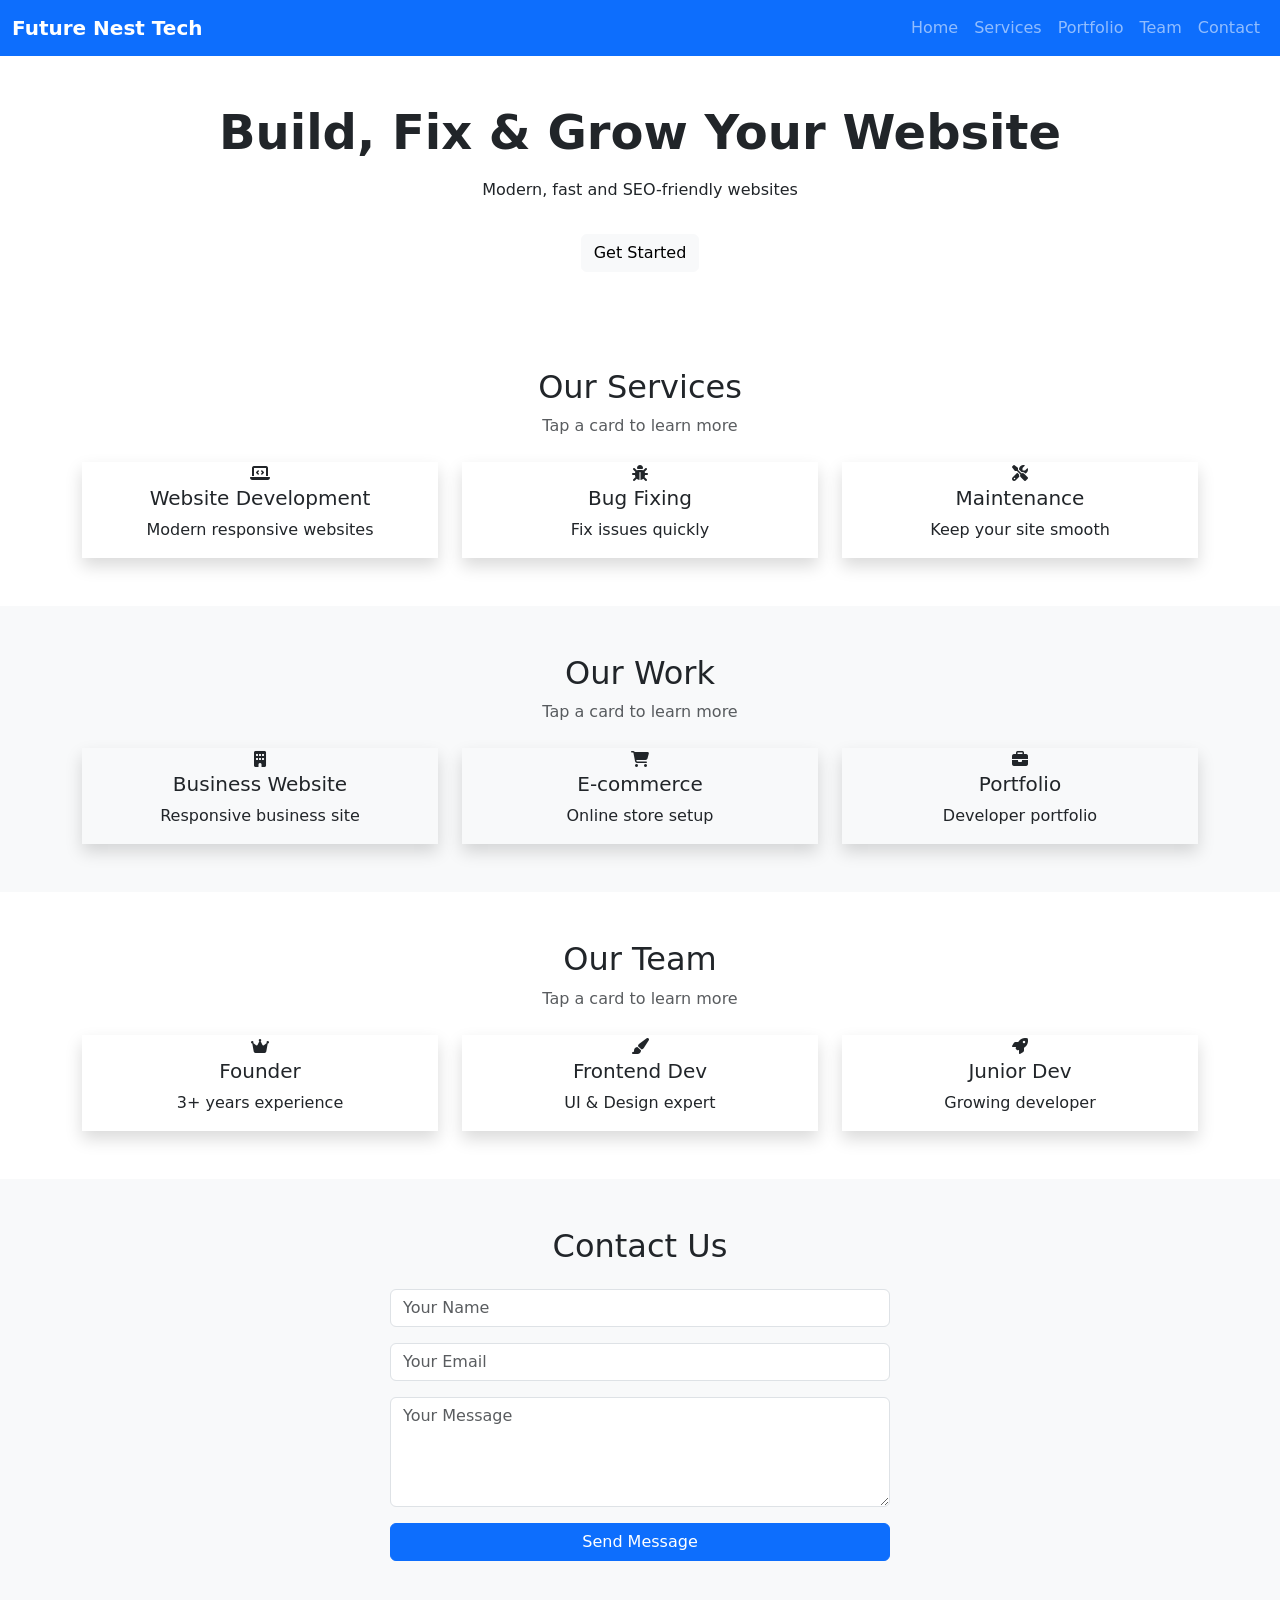
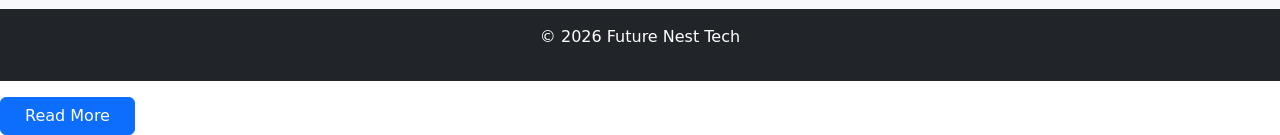
==== index.html @ 68a48a4a "Rename index (1).html to index.html" ====
<!DOCTYPE html>
<html lang="en">
<head>
<meta charset="UTF-8">
<meta name="viewport" content="width=device-width, initial-scale=1.0">

<title>Future Nest Tech</title>

<!-- Bootstrap -->
<link href="https://cdn.jsdelivr.net/npm/bootstrap@5.3.2/dist/css/bootstrap.min.css" rel="stylesheet">

<!-- Font -->
<link href="https://fonts.googleapis.com/css2?family=Poppins:wght@300;400;600&display=swap" rel="stylesheet">

<!-- Icons -->
<link rel="stylesheet" href="https://cdnjs.cloudflare.com/ajax/libs/font-awesome/6.5.0/css/all.min.css">

<!-- Stylesheet -->
<link rel="stylesheet" href="style.css">

</head>

<body>

<!-- NAVBAR -->
<nav class="navbar navbar-expand-lg navbar-dark bg-primary sticky-top">
  <div class="container-fluid">
    <a class="navbar-brand fw-bold" href="#">Future Nest Tech</a>
    <button class="navbar-toggler" type="button" data-bs-toggle="collapse" data-bs-target="#nav">
      <span class="navbar-toggler-icon"></span>
    </button>
    <div class="collapse navbar-collapse" id="nav">
      <ul class="navbar-nav ms-auto text-center">
        <li class="nav-item"><a class="nav-link" href="#home">Home</a></li>
        <li class="nav-item"><a class="nav-link" href="#services">Services</a></li>
        <li class="nav-item"><a class="nav-link" href="#portfolio">Portfolio</a></li>
        <li class="nav-item"><a class="nav-link" href="#team">Team</a></li>
        <li class="nav-item"><a class="nav-link" href="#contact">Contact</a></li>
      </ul>
    </div>
  </div>
</nav>

<!-- HERO -->
<section class="hero text-center py-5" id="home">
  <div class="container">
    <h1 class="fw-bold display-5">Build, Fix & Grow Your Website</h1>
    <p class="mt-3">Modern, fast and SEO-friendly websites</p>
    <a href="#contact" class="btn btn-light mt-3">Get Started</a>
  </div>
</section>

<!-- SERVICES -->
<section class="py-5 text-center" id="services">
  <div class="container">
    <h2 class="mb-2">Our Services</h2>
    <p class="text-muted mb-4">Tap a card to learn more</p>
    <div class="row g-4">

      <div class="col-12 col-md-6 col-lg-4 d-flex">
        <div class="zcard shadow w-100" onclick="openCard('webdev')">
          <div class="zcard-icon"><i class="fas fa-laptop-code"></i></div>
          <h5 class="zcard-title">Website Development</h5>
          <p class="zcard-sub">Modern responsive websites</p>
        </div>
      </div>

      <div class="col-12 col-md-6 col-lg-4 d-flex">
        <div class="zcard shadow w-100" onclick="openCard('bugfix')">
          <div class="zcard-icon"><i class="fas fa-bug"></i></div>
          <h5 class="zcard-title">Bug Fixing</h5>
          <p class="zcard-sub">Fix issues quickly</p>
        </div>
      </div>

      <div class="col-12 col-md-6 col-lg-4 d-flex">
        <div class="zcard shadow w-100" onclick="openCard('maintenance')">
          <div class="zcard-icon"><i class="fas fa-tools"></i></div>
          <h5 class="zcard-title">Maintenance</h5>
          <p class="zcard-sub">Keep your site smooth</p>
        </div>
      </div>

    </div>
  </div>
</section>

<!-- PORTFOLIO -->
<section class="bg-light py-5 text-center" id="portfolio">
  <div class="container">
    <h2 class="mb-2">Our Work</h2>
    <p class="text-muted mb-4">Tap a card to learn more</p>
    <div class="row g-4">

      <div class="col-12 col-md-6 col-lg-4 d-flex">
        <div class="zcard shadow w-100" onclick="openCard('business')">
          <div class="zcard-icon"><i class="fas fa-building"></i></div>
          <h5 class="zcard-title">Business Website</h5>
          <p class="zcard-sub">Responsive business site</p>
        </div>
      </div>

      <div class="col-12 col-md-6 col-lg-4 d-flex">
        <div class="zcard shadow w-100" onclick="openCard('ecommerce')">
          <div class="zcard-icon"><i class="fas fa-shopping-cart"></i></div>
          <h5 class="zcard-title">E-commerce</h5>
          <p class="zcard-sub">Online store setup</p>
        </div>
      </div>

      <div class="col-12 col-md-6 col-lg-4 d-flex">
        <div class="zcard shadow w-100" onclick="openCard('portfolio')">
          <div class="zcard-icon"><i class="fas fa-briefcase"></i></div>
          <h5 class="zcard-title">Portfolio</h5>
          <p class="zcard-sub">Developer portfolio</p>
        </div>
      </div>

    </div>
  </div>
</section>

<!-- TEAM -->
<section class="py-5 text-center" id="team">
  <div class="container">
    <h2 class="mb-2">Our Team</h2>
    <p class="text-muted mb-4">Tap a card to learn more</p>
    <div class="row g-4">

      <div class="col-12 col-md-6 col-lg-4 d-flex">
        <div class="zcard shadow w-100" onclick="openCard('founder')">
          <div class="zcard-icon"><i class="fas fa-crown"></i></div>
          <h5 class="zcard-title">Founder</h5>
          <p class="zcard-sub">3+ years experience</p>
        </div>
      </div>

      <div class="col-12 col-md-6 col-lg-4 d-flex">
        <div class="zcard shadow w-100" onclick="openCard('frontend')">
          <div class="zcard-icon"><i class="fas fa-paint-brush"></i></div>
          <h5 class="zcard-title">Frontend Dev</h5>
          <p class="zcard-sub">UI & Design expert</p>
        </div>
      </div>

      <div class="col-12 col-md-6 col-lg-4 d-flex">
        <div class="zcard shadow w-100" onclick="openCard('junior')">
          <div class="zcard-icon"><i class="fas fa-rocket"></i></div>
          <h5 class="zcard-title">Junior Dev</h5>
          <p class="zcard-sub">Growing developer</p>
        </div>
      </div>

    </div>
  </div>
</section>

<!-- CONTACT -->
<section class="bg-light py-5 text-center" id="contact">
  <div class="container">
    <h2 class="mb-4">Contact Us</h2>
    <form id="contact-form" action="https://formspree.io/f/mpqkpdgb" method="POST" class="mx-auto" style="max-width:500px;">
      <input type="text" name="name" class="form-control mb-3" placeholder="Your Name" required>
      <input type="email" name="email" class="form-control mb-3" placeholder="Your Email" required>
      <textarea name="message" class="form-control mb-3" rows="4" placeholder="Your Message" required></textarea>
      <div id="form-error" class="alert alert-danger d-none mb-3">Something went wrong. Please try again.</div>
      <button type="submit" class="btn btn-primary w-100">Send Message</button>
    </form>
  </div>
</section>

<!-- FOOTER -->
<footer class="bg-dark text-white text-center p-3">
  <p>© 2026 Future Nest Tech</p>
</footer>

<!-- POPUP OVERLAY -->
<div class="popup-overlay" id="popup-overlay" onclick="closeCard()">
  <div class="popup-box" id="popup-box" onclick="event.stopPropagation()">
    <div class="popup-icon-wrap" id="popup-icon"></div>
    <h4 class="popup-title" id="popup-title"></h4>
    <p class="popup-desc" id="popup-desc"></p>
    <a href="#contact" class="btn btn-primary px-4" onclick="closeCard()">Read More</a>
  </div>
</div>

<!-- Bootstrap JS -->
<script src="https://cdn.jsdelivr.net/npm/bootstrap@5.3.2/dist/js/bootstrap.bundle.min.js"></script>

<script>
  var cardData = {
    webdev: {
      icon: 'fas fa-laptop-code',
      title: 'Website Development',
      desc: 'We build fully customised, animated, and visually stunning websites from scratch. Every site we create is mobile-first, SEO-optimised, and crafted to reflect your brand identity. From smooth scroll animations to interactive elements, we make sure your website not only looks great but also performs exceptionally fast across all devices and browsers.'
    },
    bugfix: {
      icon: 'fas fa-bug',
      title: 'Bug Fixing',
      desc: 'Got a broken layout, a form that won\'t submit, or a JavaScript error ruining your site? We dig deep into your code to find and fix the root cause fast. Whether it\'s a CSS glitch on mobile, a backend error, or a third-party plugin conflict — we resolve it cleanly without introducing new issues, so your site runs flawlessly again.'
    },
    maintenance: {
      icon: 'fas fa-tools',
      title: 'Maintenance',
      desc: 'A website needs ongoing care to stay secure, fast, and up to date. We handle everything — regular plugin and CMS updates, performance monitoring, broken link fixes, database backups, and uptime checks. Think of us as your website\'s dedicated support team, making sure everything runs smoothly in the background so you can focus on your business.'
    },
    business: {
      icon: 'fas fa-building',
      title: 'Business Website',
      desc: 'We built a professional multi-page business website for a local service company — featuring a clean hero section, animated service cards, a contact form, and a fully responsive layout. The result was a polished online presence that helped them attract new clients and build trust with their audience from day one.'
    },
    ecommerce: {
      icon: 'fas fa-shopping-cart',
      title: 'E-commerce Store',
      desc: 'We designed and developed a fully functional online store complete with product listings, a shopping cart, secure payment gateway integration, and an easy-to-manage admin panel. The store was optimised for fast load times and a smooth checkout experience — built to convert visitors into paying customers.'
    },
    portfolio: {
      icon: 'fas fa-briefcase',
      title: 'Developer Portfolio',
      desc: 'We created a sleek, modern personal portfolio website for a developer looking to land their first job. The site featured an animated hero section, a filterable project gallery, a skills timeline, and a contact form — all designed to make a strong first impression on recruiters and potential clients.'
    },
    founder: {
      icon: 'fas fa-crown',
      title: 'Founder',
      desc: 'With 3+ years of full-stack development experience, our founder leads Future Nest Tech with a clear vision — to make high-quality web development accessible and affordable for everyone. From small businesses to personal brands, he ensures every project is delivered with attention to detail, clean code, and a results-driven mindset.'
    },
    frontend: {
      icon: 'fas fa-paint-brush',
      title: 'Frontend Developer',
      desc: 'Our frontend developer is a UI and design expert who turns ideas into beautiful, pixel-perfect interfaces. With a sharp eye for layout, colour, and user experience, he crafts designs that are not only visually impressive but also intuitive and easy to navigate — making sure every visitor enjoys using the site.'
    },
    junior: {
      icon: 'fas fa-rocket',
      title: 'Junior Developer',
      desc: 'Our junior developer brings fresh energy, curiosity, and a hunger to learn to every project. Always up to date with the latest web trends and technologies, he contributes creative ideas and fast solutions — and is growing rapidly into a well-rounded developer who consistently delivers solid, reliable work.'
    }
  };

  function openCard(id) {
    var c = cardData[id];
    document.getElementById('popup-icon').innerHTML = '<i class="' + c.icon + '"></i>';
    document.getElementById('popup-title').textContent = c.title;
    document.getElementById('popup-desc').textContent = c.desc;
    var overlay = document.getElementById('popup-overlay');
    var box = document.getElementById('popup-box');
    overlay.classList.add('show');
    setTimeout(function () { box.classList.add('show'); }, 10);
  }

  function closeCard() {
    var box = document.getElementById('popup-box');
    var overlay = document.getElementById('popup-overlay');
    box.classList.remove('show');
    setTimeout(function () { overlay.classList.remove('show'); }, 350);
  }

  document.addEventListener('keydown', function (e) {
    if (e.key === 'Escape') closeCard();
  });

  document.addEventListener("DOMContentLoaded", function () {
    const form = document.getElementById("contact-form");
    const errorBox = document.getElementById("form-error");

    form.addEventListener("submit", function (e) {
      e.preventDefault();
      errorBox.classList.add("d-none");

      fetch(form.action, {
        method: "POST",
        body: new FormData(form),
        headers: { 'Accept': 'application/json' }
      })
      .then(function (response) {
        if (response.ok) {
          window.location.href = "thankyou.html";
        } else {
          errorBox.classList.remove("d-none");
        }
      })
      .catch(function () {
        errorBox.classList.remove("d-none");
      });
    });
  });
</script>

</body>
</html>
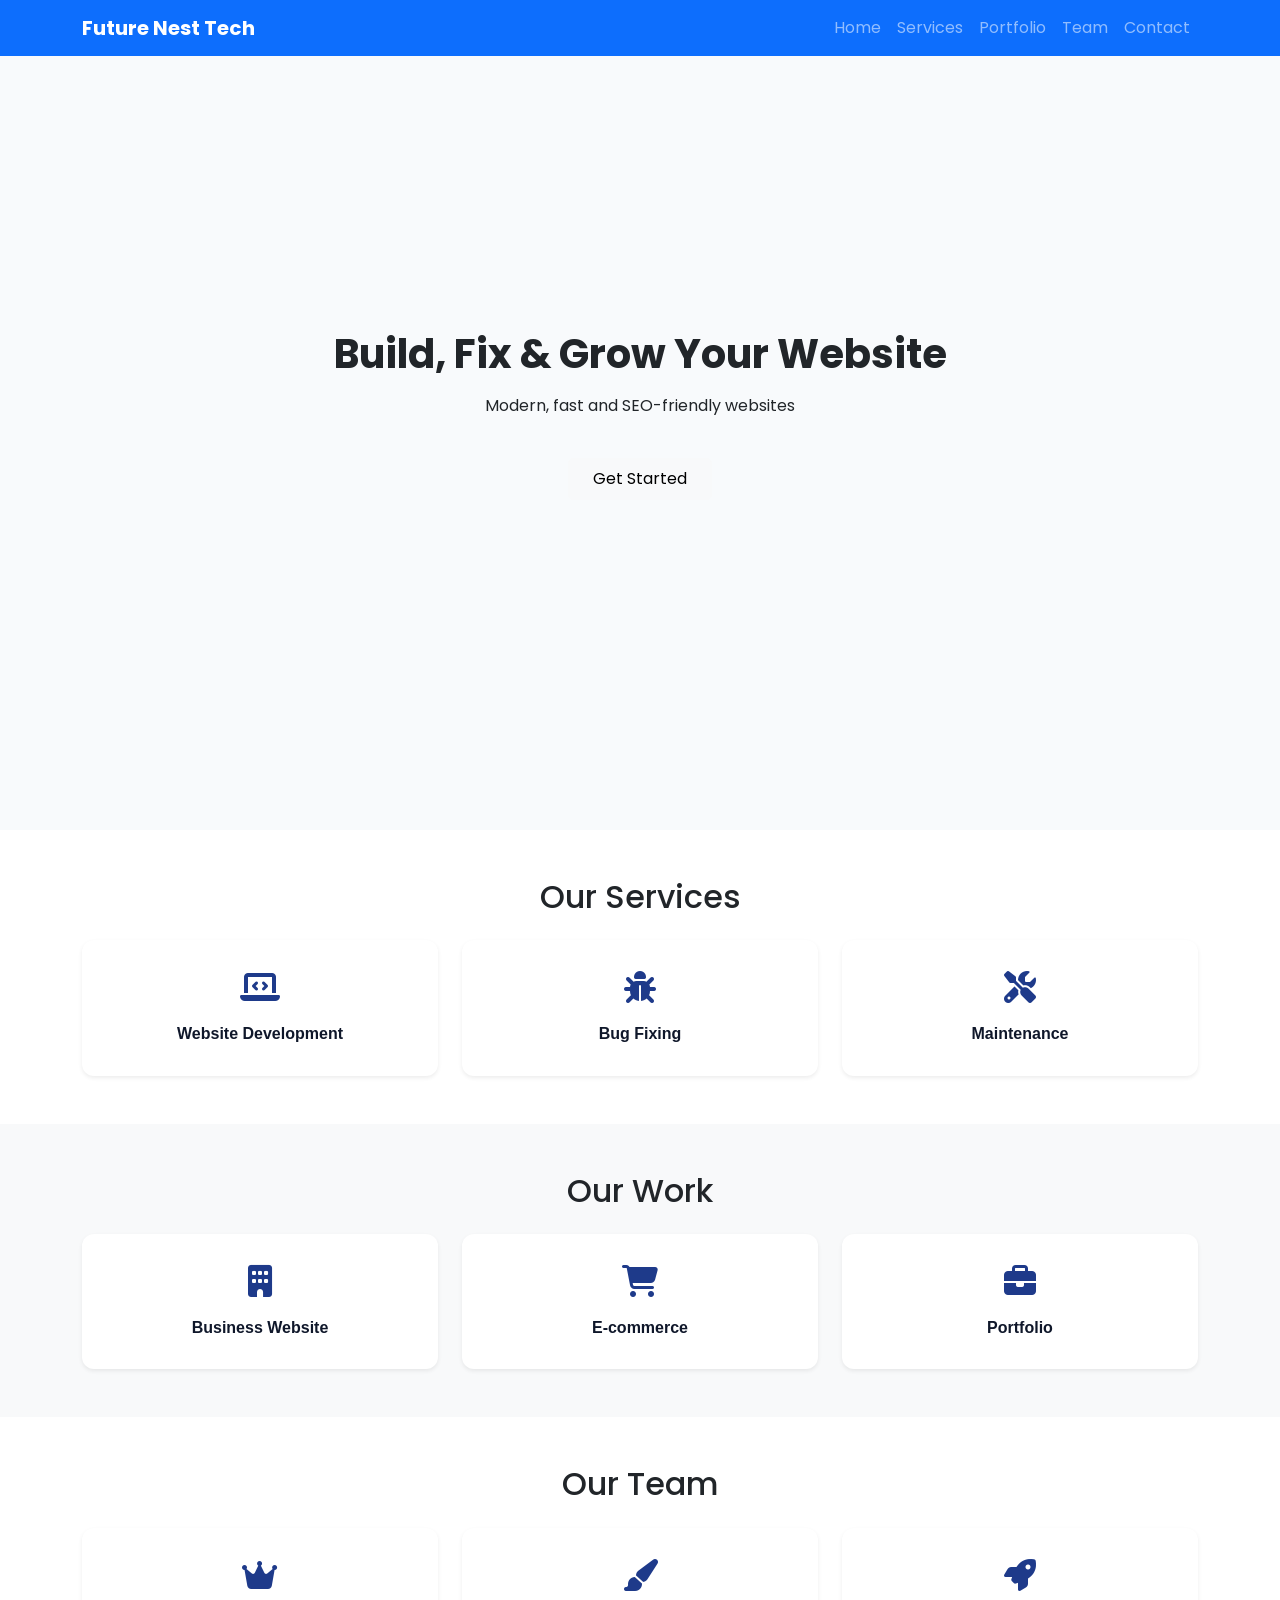
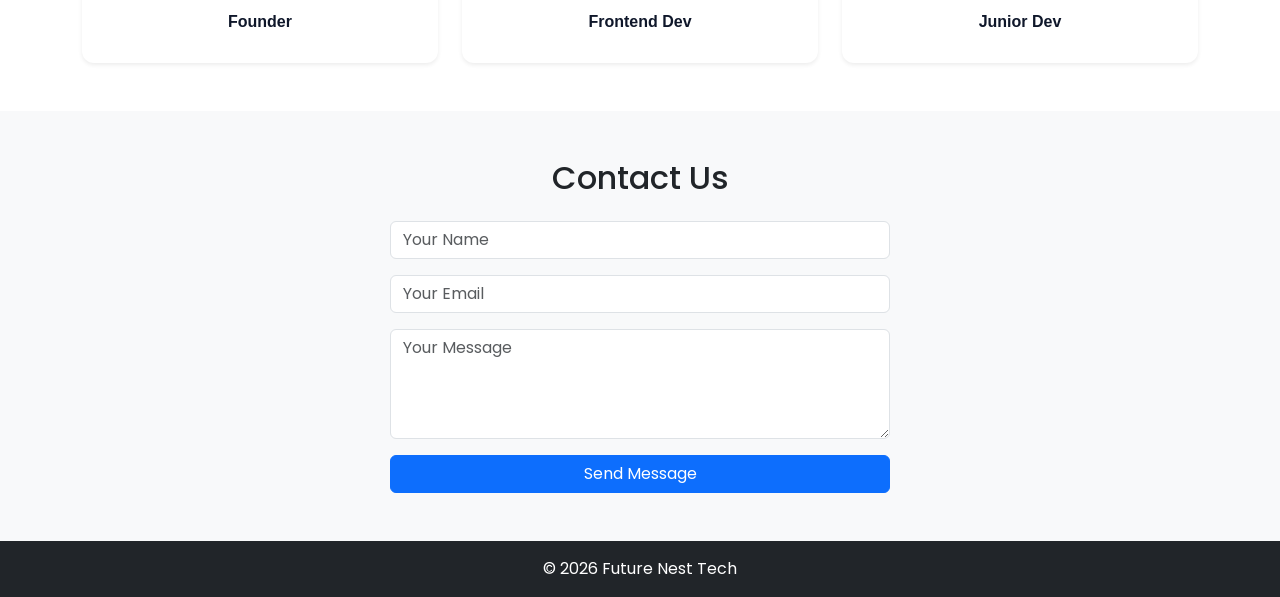
==== commit 45f3ff70: "Update index.html" ====
--- a/index.html
+++ b/index.html
@@ -15,70 +15,73 @@
 <!-- Icons -->
 <link rel="stylesheet" href="https://cdnjs.cloudflare.com/ajax/libs/font-awesome/6.5.0/css/all.min.css">
 
-<!-- Stylesheet -->
+<!-- Styles -->
 <link rel="stylesheet" href="style.css">
-
 </head>
 
 <body>
 
 <!-- NAVBAR -->
-<nav class="navbar navbar-expand-lg navbar-dark bg-primary sticky-top">
-  <div class="container-fluid">
-    <a class="navbar-brand fw-bold" href="#">Future Nest Tech</a>
+<nav class="navbar navbar-expand-lg navbar-dark bg-primary fixed-top">
+  <div class="container">
+    <a class="navbar-brand fw-bold" href="index.html">Future Nest Tech</a>
     <button class="navbar-toggler" type="button" data-bs-toggle="collapse" data-bs-target="#nav">
       <span class="navbar-toggler-icon"></span>
     </button>
+
     <div class="collapse navbar-collapse" id="nav">
       <ul class="navbar-nav ms-auto text-center">
-        <li class="nav-item"><a class="nav-link" href="#home">Home</a></li>
-        <li class="nav-item"><a class="nav-link" href="#services">Services</a></li>
-        <li class="nav-item"><a class="nav-link" href="#portfolio">Portfolio</a></li>
-        <li class="nav-item"><a class="nav-link" href="#team">Team</a></li>
-        <li class="nav-item"><a class="nav-link" href="#contact">Contact</a></li>
+        <li class="nav-item"><a class="nav-link" href="index.html#home">Home</a></li>
+        <li class="nav-item"><a class="nav-link" href="index.html#services">Services</a></li>
+        <li class="nav-item"><a class="nav-link" href="index.html#portfolio">Portfolio</a></li>
+        <li class="nav-item"><a class="nav-link" href="index.html#team">Team</a></li>
+        <li class="nav-item"><a class="nav-link" href="index.html#contact">Contact</a></li>
       </ul>
     </div>
   </div>
 </nav>
 
 <!-- HERO -->
-<section class="hero text-center py-5" id="home">
-  <div class="container">
-    <h1 class="fw-bold display-5">Build, Fix & Grow Your Website</h1>
+<section class="hero" id="home">
+  <div class="container text-center">
+    <h1 class="fw-bold">Build, Fix & Grow Your Website</h1>
     <p class="mt-3">Modern, fast and SEO-friendly websites</p>
-    <a href="#contact" class="btn btn-light mt-3">Get Started</a>
+    <a href="#contact" class="btn btn-light mt-4 px-4 py-2">Get Started</a>
   </div>
 </section>
 
 <!-- SERVICES -->
-<section class="py-5 text-center" id="services">
+<section id="services" class="py-5 text-center">
   <div class="container">
-    <h2 class="mb-2">Our Services</h2>
-    <p class="text-muted mb-4">Tap a card to learn more</p>
+    <h2 class="mb-4">Our Services</h2>
+
     <div class="row g-4">
 
-      <div class="col-12 col-md-6 col-lg-4 d-flex">
-        <div class="zcard shadow w-100" onclick="openCard('webdev')">
-          <div class="zcard-icon"><i class="fas fa-laptop-code"></i></div>
-          <h5 class="zcard-title">Website Development</h5>
-          <p class="zcard-sub">Modern responsive websites</p>
-        </div>
+      <div class="col-md-4">
+        <a href="webdev.html" class="text-decoration-none">
+          <div class="zcard shadow-sm">
+            <div class="zcard-icon"><i class="fas fa-laptop-code"></i></div>
+            <h5 class="zcard-title">Website Development</h5>
+          </div>
+        </a>
       </div>
 
-      <div class="col-12 col-md-6 col-lg-4 d-flex">
-        <div class="zcard shadow w-100" onclick="openCard('bugfix')">
-          <div class="zcard-icon"><i class="fas fa-bug"></i></div>
-          <h5 class="zcard-title">Bug Fixing</h5>
-          <p class="zcard-sub">Fix issues quickly</p>
-        </div>
+      <div class="col-md-4">
+        <a href="bugfix.html" class="text-decoration-none">
+          <div class="zcard shadow-sm">
+            <div class="zcard-icon"><i class="fas fa-bug"></i></div>
+            <h5 class="zcard-title">Bug Fixing</h5>
+          </div>
+        </a>
       </div>
 
-      <div class="col-12 col-md-6 col-lg-4 d-flex">
-        <div class="zcard shadow w-100" onclick="openCard('maintenance')">
-          <div class="zcard-icon"><i class="fas fa-tools"></i></div>
-          <h5 class="zcard-title">Maintenance</h5>
-          <p class="zcard-sub">Keep your site smooth</p>
-        </div>
+      <div class="col-md-4">
+        <a href="maintenance.html" class="text-decoration-none">
+          <div class="zcard shadow-sm">
+            <div class="zcard-icon"><i class="fas fa-tools"></i></div>
+            <h5 class="zcard-title">Maintenance</h5>
+          </div>
+        </a>
       </div>
 
     </div>
@@ -86,34 +89,37 @@
 </section>
 
 <!-- PORTFOLIO -->
-<section class="bg-light py-5 text-center" id="portfolio">
+<section id="portfolio" class="bg-light py-5 text-center">
   <div class="container">
-    <h2 class="mb-2">Our Work</h2>
-    <p class="text-muted mb-4">Tap a card to learn more</p>
+    <h2 class="mb-4">Our Work</h2>
+
     <div class="row g-4">
 
-      <div class="col-12 col-md-6 col-lg-4 d-flex">
-        <div class="zcard shadow w-100" onclick="openCard('business')">
-          <div class="zcard-icon"><i class="fas fa-building"></i></div>
-          <h5 class="zcard-title">Business Website</h5>
-          <p class="zcard-sub">Responsive business site</p>
-        </div>
+      <div class="col-md-4">
+        <a href="business.html" class="text-decoration-none">
+          <div class="zcard shadow-sm">
+            <div class="zcard-icon"><i class="fas fa-building"></i></div>
+            <h5 class="zcard-title">Business Website</h5>
+          </div>
+        </a>
       </div>
 
-      <div class="col-12 col-md-6 col-lg-4 d-flex">
-        <div class="zcard shadow w-100" onclick="openCard('ecommerce')">
-          <div class="zcard-icon"><i class="fas fa-shopping-cart"></i></div>
-          <h5 class="zcard-title">E-commerce</h5>
-          <p class="zcard-sub">Online store setup</p>
-        </div>
+      <div class="col-md-4">
+        <a href="ecommerce.html" class="text-decoration-none">
+          <div class="zcard shadow-sm">
+            <div class="zcard-icon"><i class="fas fa-shopping-cart"></i></div>
+            <h5 class="zcard-title">E-commerce</h5>
+          </div>
+        </a>
       </div>
 
-      <div class="col-12 col-md-6 col-lg-4 d-flex">
-        <div class="zcard shadow w-100" onclick="openCard('portfolio')">
-          <div class="zcard-icon"><i class="fas fa-briefcase"></i></div>
-          <h5 class="zcard-title">Portfolio</h5>
-          <p class="zcard-sub">Developer portfolio</p>
-        </div>
+      <div class="col-md-4">
+        <a href="devportfolio.html" class="text-decoration-none">
+          <div class="zcard shadow-sm">
+            <div class="zcard-icon"><i class="fas fa-briefcase"></i></div>
+            <h5 class="zcard-title">Portfolio</h5>
+          </div>
+        </a>
       </div>
 
     </div>
@@ -121,34 +127,37 @@
 </section>
 
 <!-- TEAM -->
-<section class="py-5 text-center" id="team">
+<section id="team" class="py-5 text-center">
   <div class="container">
-    <h2 class="mb-2">Our Team</h2>
-    <p class="text-muted mb-4">Tap a card to learn more</p>
+    <h2 class="mb-4">Our Team</h2>
+
     <div class="row g-4">
 
-      <div class="col-12 col-md-6 col-lg-4 d-flex">
-        <div class="zcard shadow w-100" onclick="openCard('founder')">
-          <div class="zcard-icon"><i class="fas fa-crown"></i></div>
-          <h5 class="zcard-title">Founder</h5>
-          <p class="zcard-sub">3+ years experience</p>
-        </div>
+      <div class="col-md-4">
+        <a href="founder.html" class="text-decoration-none">
+          <div class="zcard shadow-sm">
+            <div class="zcard-icon"><i class="fas fa-crown"></i></div>
+            <h5 class="zcard-title">Founder</h5>
+          </div>
+        </a>
       </div>
 
-      <div class="col-12 col-md-6 col-lg-4 d-flex">
-        <div class="zcard shadow w-100" onclick="openCard('frontend')">
-          <div class="zcard-icon"><i class="fas fa-paint-brush"></i></div>
-          <h5 class="zcard-title">Frontend Dev</h5>
-          <p class="zcard-sub">UI & Design expert</p>
-        </div>
+      <div class="col-md-4">
+        <a href="frontend.html" class="text-decoration-none">
+          <div class="zcard shadow-sm">
+            <div class="zcard-icon"><i class="fas fa-paint-brush"></i></div>
+            <h5 class="zcard-title">Frontend Dev</h5>
+          </div>
+        </a>
       </div>
 
-      <div class="col-12 col-md-6 col-lg-4 d-flex">
-        <div class="zcard shadow w-100" onclick="openCard('junior')">
-          <div class="zcard-icon"><i class="fas fa-rocket"></i></div>
-          <h5 class="zcard-title">Junior Dev</h5>
-          <p class="zcard-sub">Growing developer</p>
-        </div>
+      <div class="col-md-4">
+        <a href="junior.html" class="text-decoration-none">
+          <div class="zcard shadow-sm">
+            <div class="zcard-icon"><i class="fas fa-rocket"></i></div>
+            <h5 class="zcard-title">Junior Dev</h5>
+          </div>
+        </a>
       </div>
 
     </div>
@@ -156,134 +165,26 @@
 </section>
 
 <!-- CONTACT -->
-<section class="bg-light py-5 text-center" id="contact">
+<section id="contact" class="bg-light py-5 text-center">
   <div class="container">
     <h2 class="mb-4">Contact Us</h2>
-    <form id="contact-form" action="https://formspree.io/f/mpqkpdgb" method="POST" class="mx-auto" style="max-width:500px;">
+
+    <form action="https://formspree.io/f/mpqkpdgb" method="POST" class="mx-auto" style="max-width:500px;">
       <input type="text" name="name" class="form-control mb-3" placeholder="Your Name" required>
       <input type="email" name="email" class="form-control mb-3" placeholder="Your Email" required>
       <textarea name="message" class="form-control mb-3" rows="4" placeholder="Your Message" required></textarea>
-      <div id="form-error" class="alert alert-danger d-none mb-3">Something went wrong. Please try again.</div>
       <button type="submit" class="btn btn-primary w-100">Send Message</button>
     </form>
+
   </div>
 </section>
 
 <!-- FOOTER -->
 <footer class="bg-dark text-white text-center p-3">
-  <p>© 2026 Future Nest Tech</p>
+  <p class="mb-0">© 2026 Future Nest Tech</p>
 </footer>
 
-<!-- POPUP OVERLAY -->
-<div class="popup-overlay" id="popup-overlay" onclick="closeCard()">
-  <div class="popup-box" id="popup-box" onclick="event.stopPropagation()">
-    <div class="popup-icon-wrap" id="popup-icon"></div>
-    <h4 class="popup-title" id="popup-title"></h4>
-    <p class="popup-desc" id="popup-desc"></p>
-    <a href="#contact" class="btn btn-primary px-4" onclick="closeCard()">Read More</a>
-  </div>
-</div>
-
-<!-- Bootstrap JS -->
 <script src="https://cdn.jsdelivr.net/npm/bootstrap@5.3.2/dist/js/bootstrap.bundle.min.js"></script>
-
-<script>
-  var cardData = {
-    webdev: {
-      icon: 'fas fa-laptop-code',
-      title: 'Website Development',
-      desc: 'We build fully customised, animated, and visually stunning websites from scratch. Every site we create is mobile-first, SEO-optimised, and crafted to reflect your brand identity. From smooth scroll animations to interactive elements, we make sure your website not only looks great but also performs exceptionally fast across all devices and browsers.'
-    },
-    bugfix: {
-      icon: 'fas fa-bug',
-      title: 'Bug Fixing',
-      desc: 'Got a broken layout, a form that won\'t submit, or a JavaScript error ruining your site? We dig deep into your code to find and fix the root cause fast. Whether it\'s a CSS glitch on mobile, a backend error, or a third-party plugin conflict — we resolve it cleanly without introducing new issues, so your site runs flawlessly again.'
-    },
-    maintenance: {
-      icon: 'fas fa-tools',
-      title: 'Maintenance',
-      desc: 'A website needs ongoing care to stay secure, fast, and up to date. We handle everything — regular plugin and CMS updates, performance monitoring, broken link fixes, database backups, and uptime checks. Think of us as your website\'s dedicated support team, making sure everything runs smoothly in the background so you can focus on your business.'
-    },
-    business: {
-      icon: 'fas fa-building',
-      title: 'Business Website',
-      desc: 'We built a professional multi-page business website for a local service company — featuring a clean hero section, animated service cards, a contact form, and a fully responsive layout. The result was a polished online presence that helped them attract new clients and build trust with their audience from day one.'
-    },
-    ecommerce: {
-      icon: 'fas fa-shopping-cart',
-      title: 'E-commerce Store',
-      desc: 'We designed and developed a fully functional online store complete with product listings, a shopping cart, secure payment gateway integration, and an easy-to-manage admin panel. The store was optimised for fast load times and a smooth checkout experience — built to convert visitors into paying customers.'
-    },
-    portfolio: {
-      icon: 'fas fa-briefcase',
-      title: 'Developer Portfolio',
-      desc: 'We created a sleek, modern personal portfolio website for a developer looking to land their first job. The site featured an animated hero section, a filterable project gallery, a skills timeline, and a contact form — all designed to make a strong first impression on recruiters and potential clients.'
-    },
-    founder: {
-      icon: 'fas fa-crown',
-      title: 'Founder',
-      desc: 'With 3+ years of full-stack development experience, our founder leads Future Nest Tech with a clear vision — to make high-quality web development accessible and affordable for everyone. From small businesses to personal brands, he ensures every project is delivered with attention to detail, clean code, and a results-driven mindset.'
-    },
-    frontend: {
-      icon: 'fas fa-paint-brush',
-      title: 'Frontend Developer',
-      desc: 'Our frontend developer is a UI and design expert who turns ideas into beautiful, pixel-perfect interfaces. With a sharp eye for layout, colour, and user experience, he crafts designs that are not only visually impressive but also intuitive and easy to navigate — making sure every visitor enjoys using the site.'
-    },
-    junior: {
-      icon: 'fas fa-rocket',
-      title: 'Junior Developer',
-      desc: 'Our junior developer brings fresh energy, curiosity, and a hunger to learn to every project. Always up to date with the latest web trends and technologies, he contributes creative ideas and fast solutions — and is growing rapidly into a well-rounded developer who consistently delivers solid, reliable work.'
-    }
-  };
-
-  function openCard(id) {
-    var c = cardData[id];
-    document.getElementById('popup-icon').innerHTML = '<i class="' + c.icon + '"></i>';
-    document.getElementById('popup-title').textContent = c.title;
-    document.getElementById('popup-desc').textContent = c.desc;
-    var overlay = document.getElementById('popup-overlay');
-    var box = document.getElementById('popup-box');
-    overlay.classList.add('show');
-    setTimeout(function () { box.classList.add('show'); }, 10);
-  }
-
-  function closeCard() {
-    var box = document.getElementById('popup-box');
-    var overlay = document.getElementById('popup-overlay');
-    box.classList.remove('show');
-    setTimeout(function () { overlay.classList.remove('show'); }, 350);
-  }
-
-  document.addEventListener('keydown', function (e) {
-    if (e.key === 'Escape') closeCard();
-  });
-
-  document.addEventListener("DOMContentLoaded", function () {
-    const form = document.getElementById("contact-form");
-    const errorBox = document.getElementById("form-error");
-
-    form.addEventListener("submit", function (e) {
-      e.preventDefault();
-      errorBox.classList.add("d-none");
-
-      fetch(form.action, {
-        method: "POST",
-        body: new FormData(form),
-        headers: { 'Accept': 'application/json' }
-      })
-      .then(function (response) {
-        if (response.ok) {
-          window.location.href = "thankyou.html";
-        } else {
-          errorBox.classList.remove("d-none");
-        }
-      })
-      .catch(function () {
-        errorBox.classList.remove("d-none");
-      });
-    });
-  });
-</script>
 
 </body>
 </html>
--- a/style.css
+++ b/style.css
@@ -0,0 +1,78 @@
+/* ===== GLOBAL ===== */
+body {
+  font-family: 'Poppins', sans-serif;
+  overflow-x: hidden;
+}
+
+/* ===== HERO ===== */
+.hero {
+  min-height: calc(100vh - 70px);
+  display: flex;
+  align-items: center;
+  justify-content: center;
+  text-align: center;
+  background: #f8fafc;
+}
+
+/* ===== SECTION FIX ===== */
+section {
+  padding: 70px 0;
+}
+
+/* ===== FIX ROW OVERFLOW (IMPORTANT) */
+.row {
+  --bs-gutter-x: 1.5rem;
+}
+
+/* ===== CARD FIX (THIS IS KEY) */
+.zcard {
+  border-radius: 12px;
+  padding: 24px;
+  background: #fff;
+  height: 100%;
+  width: 100%;
+
+  transition: all 0.3s ease;
+}
+
+/* HOVER EFFECT (VISIBLE NOW) */
+.zcard:hover {
+  transform: translateY(-8px);
+  box-shadow: 0 16px 40px rgba(0,0,0,0.12);
+}
+
+/* ICON */
+.zcard-icon {
+  font-size: 32px;
+  color: #1e3a8a;
+  margin-bottom: 12px;
+}
+
+/* TEXT */
+.zcard-title {
+  font-weight: 600;
+  font-size: 16px;
+  color: #0f172a;
+}
+
+/* ===== FIX CONTAINER (REMOVE BREAKING RULE) */
+.container {
+  max-width: 1140px;
+}
+
+/* ===== IMPORTANT FIX FOR SIDE OVERFLOW */
+.col-lg-6,
+.col-md-6 {
+  overflow: hidden;
+}
+
+/* ===== MOBILE ===== */
+@media (max-width: 768px) {
+  .hero h1 {
+    font-size: 26px;
+  }
+
+  .zcard {
+    padding: 20px;
+  }
+}
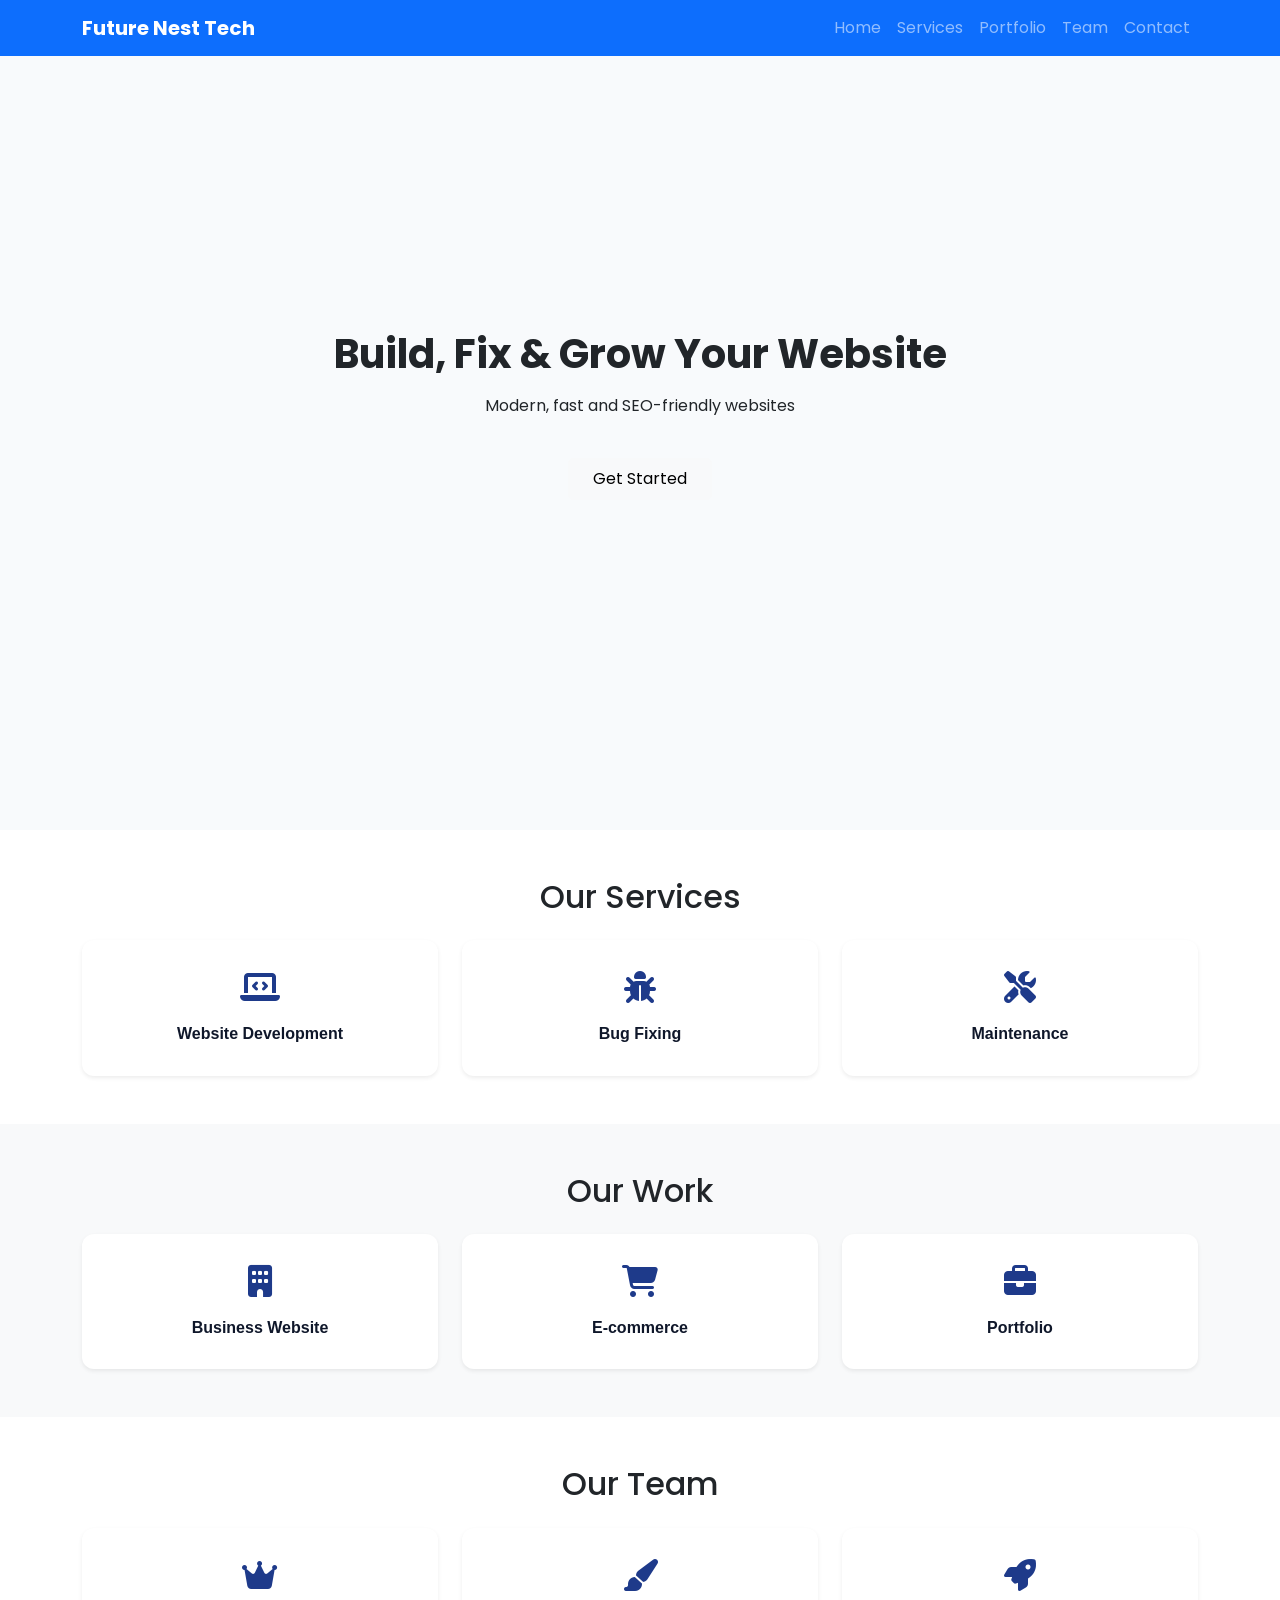
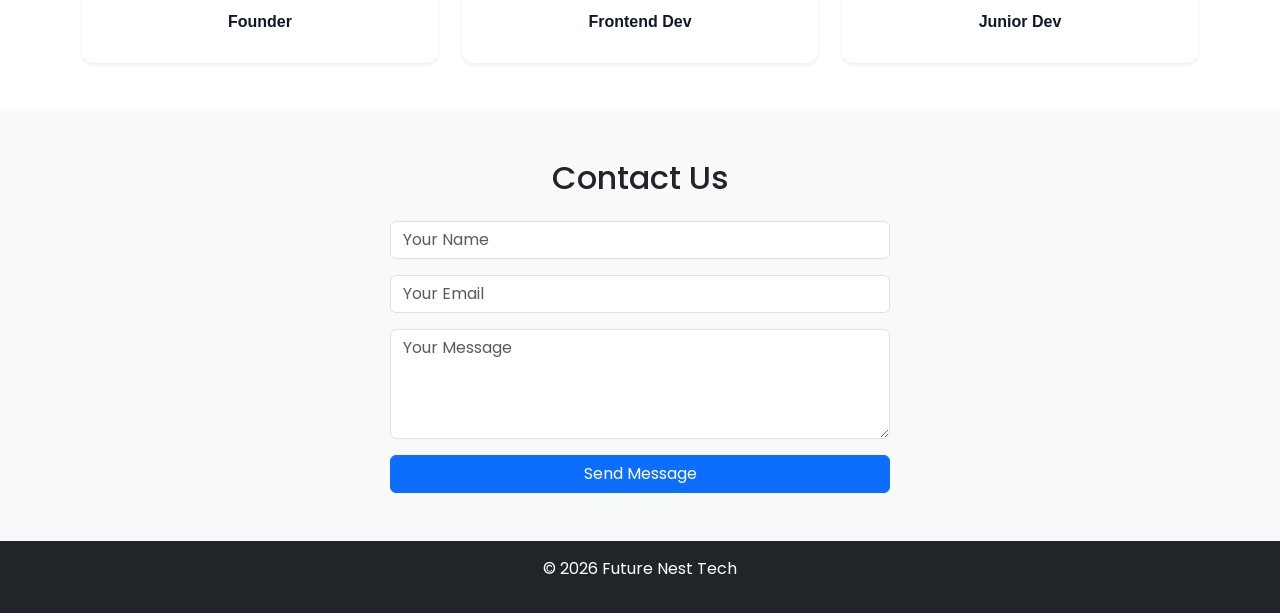
==== commit 6f47af84: "Update index.html" ====
--- a/index.html
+++ b/index.html
@@ -6,16 +6,10 @@
 
 <title>Future Nest Tech</title>
 
-<!-- Bootstrap -->
 <link href="https://cdn.jsdelivr.net/npm/bootstrap@5.3.2/dist/css/bootstrap.min.css" rel="stylesheet">
-
-<!-- Font -->
 <link href="https://fonts.googleapis.com/css2?family=Poppins:wght@300;400;600&display=swap" rel="stylesheet">
-
-<!-- Icons -->
 <link rel="stylesheet" href="https://cdnjs.cloudflare.com/ajax/libs/font-awesome/6.5.0/css/all.min.css">
 
-<!-- Styles -->
 <link rel="stylesheet" href="style.css">
 </head>
 
@@ -24,26 +18,26 @@
 <!-- NAVBAR -->
 <nav class="navbar navbar-expand-lg navbar-dark bg-primary fixed-top">
   <div class="container">
-    <a class="navbar-brand fw-bold" href="index.html">Future Nest Tech</a>
+    <a class="navbar-brand fw-bold" href="#">Future Nest Tech</a>
     <button class="navbar-toggler" type="button" data-bs-toggle="collapse" data-bs-target="#nav">
       <span class="navbar-toggler-icon"></span>
     </button>
 
     <div class="collapse navbar-collapse" id="nav">
       <ul class="navbar-nav ms-auto text-center">
-        <li class="nav-item"><a class="nav-link" href="index.html#home">Home</a></li>
-        <li class="nav-item"><a class="nav-link" href="index.html#services">Services</a></li>
-        <li class="nav-item"><a class="nav-link" href="index.html#portfolio">Portfolio</a></li>
-        <li class="nav-item"><a class="nav-link" href="index.html#team">Team</a></li>
-        <li class="nav-item"><a class="nav-link" href="index.html#contact">Contact</a></li>
+        <li class="nav-item"><a class="nav-link" href="#home">Home</a></li>
+        <li class="nav-item"><a class="nav-link" href="#services">Services</a></li>
+        <li class="nav-item"><a class="nav-link" href="#portfolio">Portfolio</a></li>
+        <li class="nav-item"><a class="nav-link" href="#team">Team</a></li>
+        <li class="nav-item"><a class="nav-link" href="#contact">Contact</a></li>
       </ul>
     </div>
   </div>
 </nav>
 
 <!-- HERO -->
-<section class="hero" id="home">
-  <div class="container text-center">
+<section class="hero d-flex align-items-center justify-content-center text-center" id="home">
+  <div class="container">
     <h1 class="fw-bold">Build, Fix & Grow Your Website</h1>
     <p class="mt-3">Modern, fast and SEO-friendly websites</p>
     <a href="#contact" class="btn btn-light mt-4 px-4 py-2">Get Started</a>
@@ -57,27 +51,27 @@
 
     <div class="row g-4">
 
-      <div class="col-md-4">
-        <a href="webdev.html" class="text-decoration-none">
-          <div class="zcard shadow-sm">
+      <div class="col-md-4 d-flex">
+        <a href="webdev.html" class="text-decoration-none w-100">
+          <div class="zcard shadow-sm w-100">
             <div class="zcard-icon"><i class="fas fa-laptop-code"></i></div>
             <h5 class="zcard-title">Website Development</h5>
           </div>
         </a>
       </div>
 
-      <div class="col-md-4">
-        <a href="bugfix.html" class="text-decoration-none">
-          <div class="zcard shadow-sm">
+      <div class="col-md-4 d-flex">
+        <a href="bugfix.html" class="text-decoration-none w-100">
+          <div class="zcard shadow-sm w-100">
             <div class="zcard-icon"><i class="fas fa-bug"></i></div>
             <h5 class="zcard-title">Bug Fixing</h5>
           </div>
         </a>
       </div>
 
-      <div class="col-md-4">
-        <a href="maintenance.html" class="text-decoration-none">
-          <div class="zcard shadow-sm">
+      <div class="col-md-4 d-flex">
+        <a href="maintenance.html" class="text-decoration-none w-100">
+          <div class="zcard shadow-sm w-100">
             <div class="zcard-icon"><i class="fas fa-tools"></i></div>
             <h5 class="zcard-title">Maintenance</h5>
           </div>
@@ -95,27 +89,27 @@
 
     <div class="row g-4">
 
-      <div class="col-md-4">
-        <a href="business.html" class="text-decoration-none">
-          <div class="zcard shadow-sm">
+      <div class="col-md-4 d-flex">
+        <a href="business.html" class="text-decoration-none w-100">
+          <div class="zcard shadow-sm w-100">
             <div class="zcard-icon"><i class="fas fa-building"></i></div>
             <h5 class="zcard-title">Business Website</h5>
           </div>
         </a>
       </div>
 
-      <div class="col-md-4">
-        <a href="ecommerce.html" class="text-decoration-none">
-          <div class="zcard shadow-sm">
+      <div class="col-md-4 d-flex">
+        <a href="ecommerce.html" class="text-decoration-none w-100">
+          <div class="zcard shadow-sm w-100">
             <div class="zcard-icon"><i class="fas fa-shopping-cart"></i></div>
             <h5 class="zcard-title">E-commerce</h5>
           </div>
         </a>
       </div>
 
-      <div class="col-md-4">
-        <a href="devportfolio.html" class="text-decoration-none">
-          <div class="zcard shadow-sm">
+      <div class="col-md-4 d-flex">
+        <a href="devportfolio.html" class="text-decoration-none w-100">
+          <div class="zcard shadow-sm w-100">
             <div class="zcard-icon"><i class="fas fa-briefcase"></i></div>
             <h5 class="zcard-title">Portfolio</h5>
           </div>
@@ -133,27 +127,27 @@
 
     <div class="row g-4">
 
-      <div class="col-md-4">
-        <a href="founder.html" class="text-decoration-none">
-          <div class="zcard shadow-sm">
+      <div class="col-md-4 d-flex">
+        <a href="founder.html" class="text-decoration-none w-100">
+          <div class="zcard shadow-sm w-100">
             <div class="zcard-icon"><i class="fas fa-crown"></i></div>
             <h5 class="zcard-title">Founder</h5>
           </div>
         </a>
       </div>
 
-      <div class="col-md-4">
-        <a href="frontend.html" class="text-decoration-none">
-          <div class="zcard shadow-sm">
+      <div class="col-md-4 d-flex">
+        <a href="frontend.html" class="text-decoration-none w-100">
+          <div class="zcard shadow-sm w-100">
             <div class="zcard-icon"><i class="fas fa-paint-brush"></i></div>
             <h5 class="zcard-title">Frontend Dev</h5>
           </div>
         </a>
       </div>
 
-      <div class="col-md-4">
-        <a href="junior.html" class="text-decoration-none">
-          <div class="zcard shadow-sm">
+      <div class="col-md-4 d-flex">
+        <a href="junior.html" class="text-decoration-none w-100">
+          <div class="zcard shadow-sm w-100">
             <div class="zcard-icon"><i class="fas fa-rocket"></i></div>
             <h5 class="zcard-title">Junior Dev</h5>
           </div>
@@ -175,13 +169,11 @@
       <textarea name="message" class="form-control mb-3" rows="4" placeholder="Your Message" required></textarea>
       <button type="submit" class="btn btn-primary w-100">Send Message</button>
     </form>
-
   </div>
 </section>
 
-<!-- FOOTER -->
 <footer class="bg-dark text-white text-center p-3">
-  <p class="mb-0">© 2026 Future Nest Tech</p>
+  <p>© 2026 Future Nest Tech</p>
 </footer>
 
 <script src="https://cdn.jsdelivr.net/npm/bootstrap@5.3.2/dist/js/bootstrap.bundle.min.js"></script>
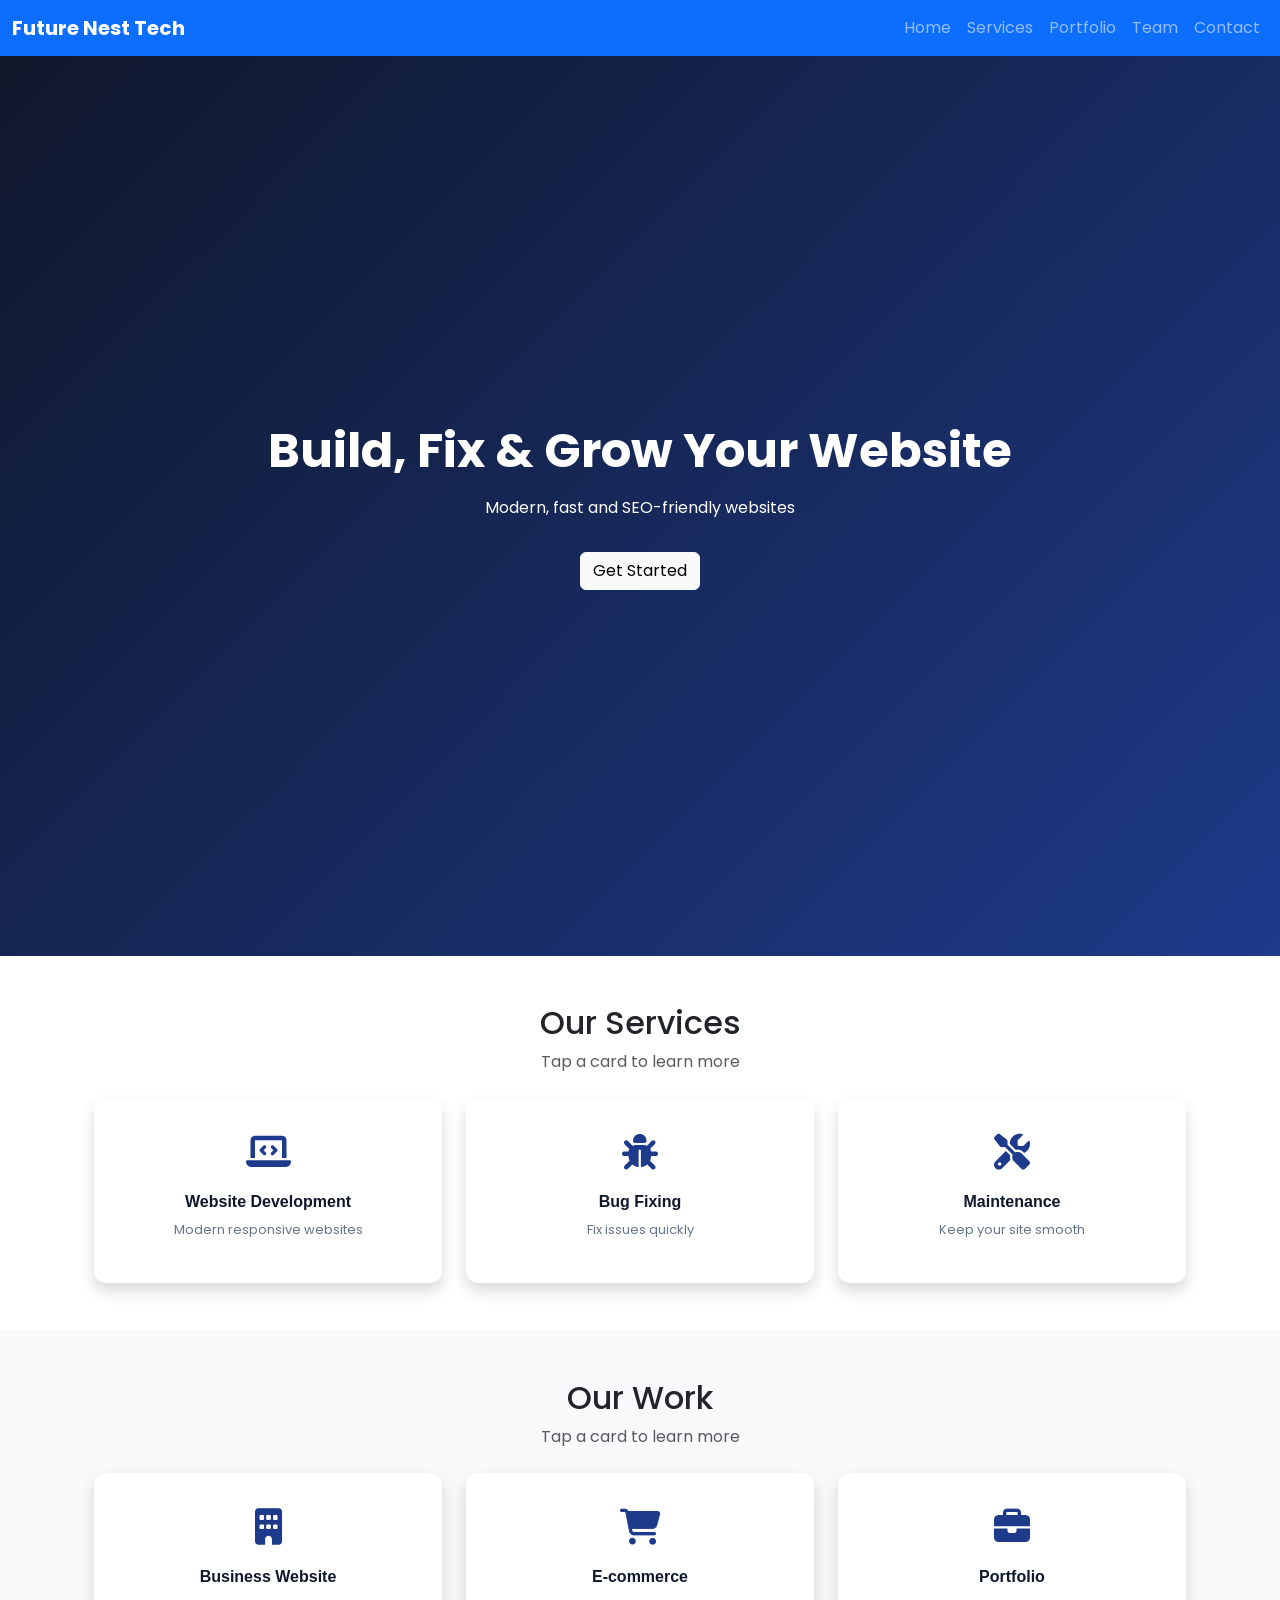
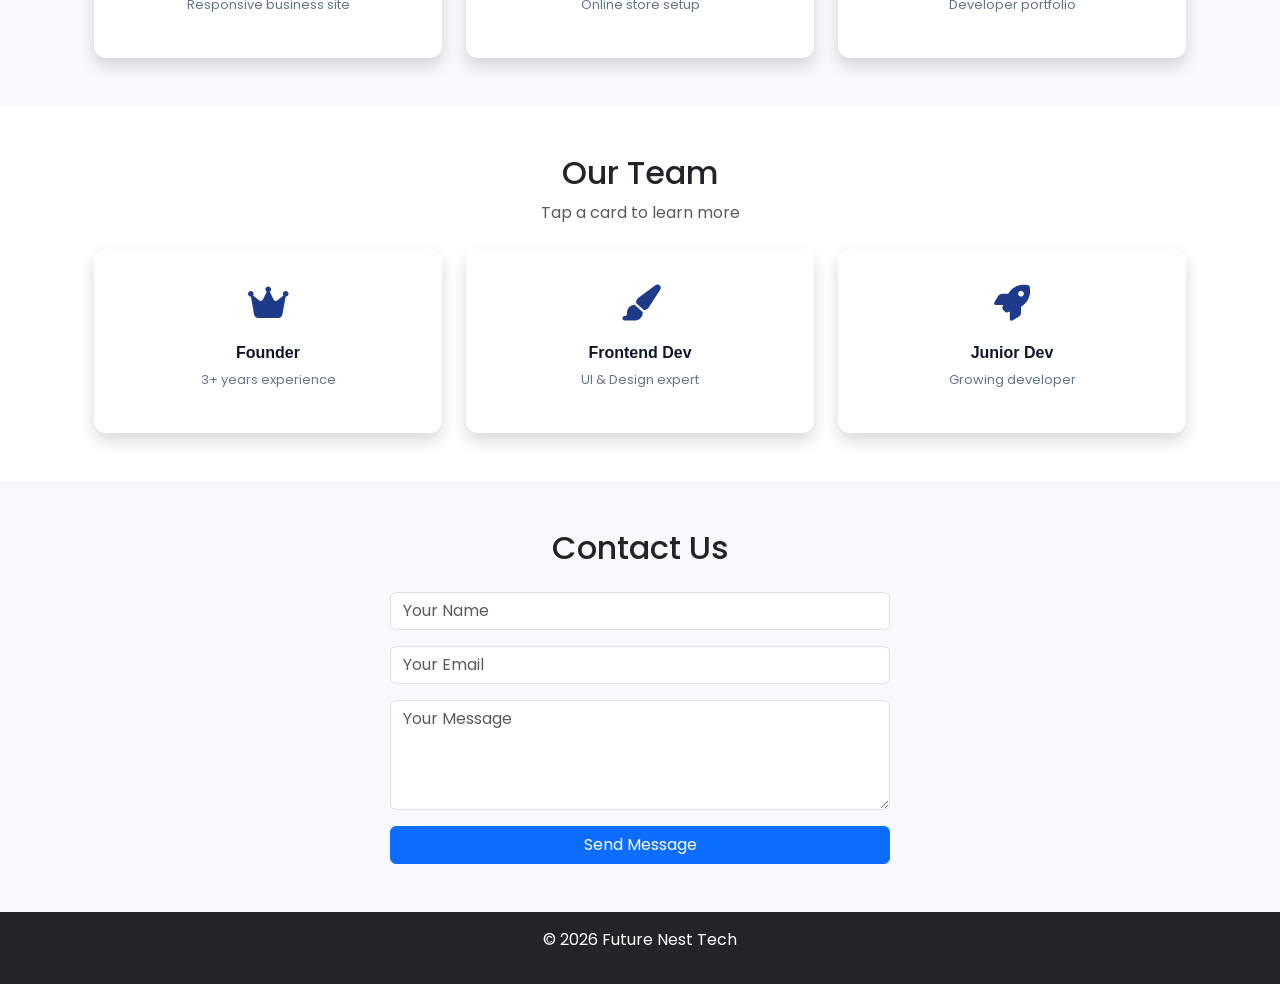
==== commit be6f9fe1: "Update index.html" ====
--- a/index.html
+++ b/index.html
@@ -3,26 +3,20 @@
 <head>
 <meta charset="UTF-8">
 <meta name="viewport" content="width=device-width, initial-scale=1.0">
-
 <title>Future Nest Tech</title>
-
 <link href="https://cdn.jsdelivr.net/npm/bootstrap@5.3.2/dist/css/bootstrap.min.css" rel="stylesheet">
 <link href="https://fonts.googleapis.com/css2?family=Poppins:wght@300;400;600&display=swap" rel="stylesheet">
 <link rel="stylesheet" href="https://cdnjs.cloudflare.com/ajax/libs/font-awesome/6.5.0/css/all.min.css">
-
 <link rel="stylesheet" href="style.css">
 </head>
-
 <body>
 
-<!-- NAVBAR -->
-<nav class="navbar navbar-expand-lg navbar-dark bg-primary fixed-top">
-  <div class="container">
-    <a class="navbar-brand fw-bold" href="#">Future Nest Tech</a>
+<nav class="navbar navbar-expand-lg navbar-dark bg-primary sticky-top">
+  <div class="container-fluid">
+    <a class="navbar-brand fw-bold" href="index.html">Future Nest Tech</a>
     <button class="navbar-toggler" type="button" data-bs-toggle="collapse" data-bs-target="#nav">
       <span class="navbar-toggler-icon"></span>
     </button>
-
     <div class="collapse navbar-collapse" id="nav">
       <ul class="navbar-nav ms-auto text-center">
         <li class="nav-item"><a class="nav-link" href="#home">Home</a></li>
@@ -35,47 +29,43 @@
   </div>
 </nav>
 
-<!-- HERO -->
-<section class="hero d-flex align-items-center justify-content-center text-center" id="home">
-  <div class="container">
-    <h1 class="fw-bold">Build, Fix & Grow Your Website</h1>
+<section class="hero text-center py-5" id="home">
+  <div class="container">
+    <h1 class="fw-bold display-5">Build, Fix & Grow Your Website</h1>
     <p class="mt-3">Modern, fast and SEO-friendly websites</p>
-    <a href="#contact" class="btn btn-light mt-4 px-4 py-2">Get Started</a>
+    <a href="#contact" class="btn btn-light mt-3">Get Started</a>
   </div>
 </section>
 
 <!-- SERVICES -->
-<section id="services" class="py-5 text-center">
-  <div class="container">
-    <h2 class="mb-4">Our Services</h2>
-
+<section class="py-5 text-center" id="services">
+  <div class="container">
+    <h2 class="mb-2">Our Services</h2>
+    <p class="text-muted mb-4">Tap a card to learn more</p>
     <div class="row g-4">
 
-      <div class="col-md-4 d-flex">
-        <a href="webdev.html" class="text-decoration-none w-100">
-          <div class="zcard shadow-sm w-100">
-            <div class="zcard-icon"><i class="fas fa-laptop-code"></i></div>
-            <h5 class="zcard-title">Website Development</h5>
-          </div>
-        </a>
-      </div>
-
-      <div class="col-md-4 d-flex">
-        <a href="bugfix.html" class="text-decoration-none w-100">
-          <div class="zcard shadow-sm w-100">
-            <div class="zcard-icon"><i class="fas fa-bug"></i></div>
-            <h5 class="zcard-title">Bug Fixing</h5>
-          </div>
-        </a>
-      </div>
-
-      <div class="col-md-4 d-flex">
-        <a href="maintenance.html" class="text-decoration-none w-100">
-          <div class="zcard shadow-sm w-100">
-            <div class="zcard-icon"><i class="fas fa-tools"></i></div>
-            <h5 class="zcard-title">Maintenance</h5>
-          </div>
-        </a>
+      <div class="col-12 col-md-6 col-lg-4 d-flex">
+        <div class="zcard shadow w-100" onclick="openCard('webdev', 'webdev.html')">
+          <div class="zcard-icon"><i class="fas fa-laptop-code"></i></div>
+          <h5 class="zcard-title">Website Development</h5>
+          <p class="zcard-sub">Modern responsive websites</p>
+        </div>
+      </div>
+
+      <div class="col-12 col-md-6 col-lg-4 d-flex">
+        <div class="zcard shadow w-100" onclick="openCard('bugfix', 'bugfix.html')">
+          <div class="zcard-icon"><i class="fas fa-bug"></i></div>
+          <h5 class="zcard-title">Bug Fixing</h5>
+          <p class="zcard-sub">Fix issues quickly</p>
+        </div>
+      </div>
+
+      <div class="col-12 col-md-6 col-lg-4 d-flex">
+        <div class="zcard shadow w-100" onclick="openCard('maintenance', 'maintenance.html')">
+          <div class="zcard-icon"><i class="fas fa-tools"></i></div>
+          <h5 class="zcard-title">Maintenance</h5>
+          <p class="zcard-sub">Keep your site smooth</p>
+        </div>
       </div>
 
     </div>
@@ -83,37 +73,34 @@
 </section>
 
 <!-- PORTFOLIO -->
-<section id="portfolio" class="bg-light py-5 text-center">
-  <div class="container">
-    <h2 class="mb-4">Our Work</h2>
-
+<section class="bg-light py-5 text-center" id="portfolio">
+  <div class="container">
+    <h2 class="mb-2">Our Work</h2>
+    <p class="text-muted mb-4">Tap a card to learn more</p>
     <div class="row g-4">
 
-      <div class="col-md-4 d-flex">
-        <a href="business.html" class="text-decoration-none w-100">
-          <div class="zcard shadow-sm w-100">
-            <div class="zcard-icon"><i class="fas fa-building"></i></div>
-            <h5 class="zcard-title">Business Website</h5>
-          </div>
-        </a>
-      </div>
-
-      <div class="col-md-4 d-flex">
-        <a href="ecommerce.html" class="text-decoration-none w-100">
-          <div class="zcard shadow-sm w-100">
-            <div class="zcard-icon"><i class="fas fa-shopping-cart"></i></div>
-            <h5 class="zcard-title">E-commerce</h5>
-          </div>
-        </a>
-      </div>
-
-      <div class="col-md-4 d-flex">
-        <a href="devportfolio.html" class="text-decoration-none w-100">
-          <div class="zcard shadow-sm w-100">
-            <div class="zcard-icon"><i class="fas fa-briefcase"></i></div>
-            <h5 class="zcard-title">Portfolio</h5>
-          </div>
-        </a>
+      <div class="col-12 col-md-6 col-lg-4 d-flex">
+        <div class="zcard shadow w-100" onclick="openCard('business', 'business.html')">
+          <div class="zcard-icon"><i class="fas fa-building"></i></div>
+          <h5 class="zcard-title">Business Website</h5>
+          <p class="zcard-sub">Responsive business site</p>
+        </div>
+      </div>
+
+      <div class="col-12 col-md-6 col-lg-4 d-flex">
+        <div class="zcard shadow w-100" onclick="openCard('ecommerce', 'ecommerce.html')">
+          <div class="zcard-icon"><i class="fas fa-shopping-cart"></i></div>
+          <h5 class="zcard-title">E-commerce</h5>
+          <p class="zcard-sub">Online store setup</p>
+        </div>
+      </div>
+
+      <div class="col-12 col-md-6 col-lg-4 d-flex">
+        <div class="zcard shadow w-100" onclick="openCard('portfolio', 'devportfolio.html')">
+          <div class="zcard-icon"><i class="fas fa-briefcase"></i></div>
+          <h5 class="zcard-title">Portfolio</h5>
+          <p class="zcard-sub">Developer portfolio</p>
+        </div>
       </div>
 
     </div>
@@ -121,37 +108,34 @@
 </section>
 
 <!-- TEAM -->
-<section id="team" class="py-5 text-center">
-  <div class="container">
-    <h2 class="mb-4">Our Team</h2>
-
+<section class="py-5 text-center" id="team">
+  <div class="container">
+    <h2 class="mb-2">Our Team</h2>
+    <p class="text-muted mb-4">Tap a card to learn more</p>
     <div class="row g-4">
 
-      <div class="col-md-4 d-flex">
-        <a href="founder.html" class="text-decoration-none w-100">
-          <div class="zcard shadow-sm w-100">
-            <div class="zcard-icon"><i class="fas fa-crown"></i></div>
-            <h5 class="zcard-title">Founder</h5>
-          </div>
-        </a>
-      </div>
-
-      <div class="col-md-4 d-flex">
-        <a href="frontend.html" class="text-decoration-none w-100">
-          <div class="zcard shadow-sm w-100">
-            <div class="zcard-icon"><i class="fas fa-paint-brush"></i></div>
-            <h5 class="zcard-title">Frontend Dev</h5>
-          </div>
-        </a>
-      </div>
-
-      <div class="col-md-4 d-flex">
-        <a href="junior.html" class="text-decoration-none w-100">
-          <div class="zcard shadow-sm w-100">
-            <div class="zcard-icon"><i class="fas fa-rocket"></i></div>
-            <h5 class="zcard-title">Junior Dev</h5>
-          </div>
-        </a>
+      <div class="col-12 col-md-6 col-lg-4 d-flex">
+        <div class="zcard shadow w-100" onclick="openCard('founder', 'founder.html')">
+          <div class="zcard-icon"><i class="fas fa-crown"></i></div>
+          <h5 class="zcard-title">Founder</h5>
+          <p class="zcard-sub">3+ years experience</p>
+        </div>
+      </div>
+
+      <div class="col-12 col-md-6 col-lg-4 d-flex">
+        <div class="zcard shadow w-100" onclick="openCard('frontend', 'frontend.html')">
+          <div class="zcard-icon"><i class="fas fa-paint-brush"></i></div>
+          <h5 class="zcard-title">Frontend Dev</h5>
+          <p class="zcard-sub">UI & Design expert</p>
+        </div>
+      </div>
+
+      <div class="col-12 col-md-6 col-lg-4 d-flex">
+        <div class="zcard shadow w-100" onclick="openCard('junior', 'junior.html')">
+          <div class="zcard-icon"><i class="fas fa-rocket"></i></div>
+          <h5 class="zcard-title">Junior Dev</h5>
+          <p class="zcard-sub">Growing developer</p>
+        </div>
       </div>
 
     </div>
@@ -159,14 +143,14 @@
 </section>
 
 <!-- CONTACT -->
-<section id="contact" class="bg-light py-5 text-center">
+<section class="bg-light py-5 text-center" id="contact">
   <div class="container">
     <h2 class="mb-4">Contact Us</h2>
-
-    <form action="https://formspree.io/f/mpqkpdgb" method="POST" class="mx-auto" style="max-width:500px;">
+    <form id="contact-form" action="https://formspree.io/f/mpqkpdgb" method="POST" class="mx-auto" style="max-width:500px;">
       <input type="text" name="name" class="form-control mb-3" placeholder="Your Name" required>
       <input type="email" name="email" class="form-control mb-3" placeholder="Your Email" required>
       <textarea name="message" class="form-control mb-3" rows="4" placeholder="Your Message" required></textarea>
+      <div id="form-error" class="alert alert-danger d-none mb-3">Something went wrong. Please try again.</div>
       <button type="submit" class="btn btn-primary w-100">Send Message</button>
     </form>
   </div>
@@ -176,7 +160,65 @@
   <p>© 2026 Future Nest Tech</p>
 </footer>
 
+<!-- POPUP OVERLAY -->
+<div class="popup-overlay" id="popup-overlay" onclick="closeCard()">
+  <div class="popup-box" id="popup-box" onclick="event.stopPropagation()">
+    <div class="popup-icon-wrap" id="popup-icon"></div>
+    <h4 class="popup-title" id="popup-title"></h4>
+    <p class="popup-desc" id="popup-desc"></p>
+    <a id="popup-readmore" href="#" class="btn btn-primary px-4">Read More</a>
+  </div>
+</div>
+
 <script src="https://cdn.jsdelivr.net/npm/bootstrap@5.3.2/dist/js/bootstrap.bundle.min.js"></script>
-
+<script>
+  var cardData = {
+    webdev:      { icon: 'fas fa-laptop-code', title: 'Website Development', desc: 'We build fully customised, animated, and visually stunning websites from scratch — mobile-first, SEO-optimised, and crafted to reflect your brand identity.' },
+    bugfix:      { icon: 'fas fa-bug',          title: 'Bug Fixing',           desc: 'We dig deep into your code to find and fix issues fast — CSS glitches, JS errors, plugin conflicts — resolved cleanly without introducing new problems.' },
+    maintenance: { icon: 'fas fa-tools',        title: 'Maintenance',          desc: 'We handle updates, backups, and performance checks so your website stays secure, fast, and running smoothly — you focus on your business.' },
+    business:    { icon: 'fas fa-building',     title: 'Business Website',     desc: 'A clean, professional multi-page site for a local service business — fully mobile-friendly and built to attract and convert new clients.' },
+    ecommerce:   { icon: 'fas fa-shopping-cart',title: 'E-commerce Store',     desc: 'Full online store with product listings, cart, and payment integration — optimised for fast load times and a smooth checkout experience.' },
+    portfolio:   { icon: 'fas fa-briefcase',    title: 'Developer Portfolio',  desc: 'A sleek personal portfolio with animated hero, filterable project gallery, and contact form — designed to impress recruiters and clients.' },
+    founder:     { icon: 'fas fa-crown',        title: 'Founder',              desc: '3+ years of full-stack experience leading Future Nest Tech with clean code, attention to detail, and a results-driven mindset.' },
+    frontend:    { icon: 'fas fa-paint-brush',  title: 'Frontend Developer',   desc: 'Pixel-perfect UI design and seamless UX across all screen sizes — turning ideas into beautiful, intuitive interfaces.' },
+    junior:      { icon: 'fas fa-rocket',       title: 'Junior Developer',     desc: 'Fresh energy and fast-learning mindset — always up to date with the latest web trends, delivering solid and creative solutions.' }
+  };
+
+  var currentPage = '#';
+
+  function openCard(id, page) {
+    var c = cardData[id];
+    currentPage = page;
+    document.getElementById('popup-icon').innerHTML = '<i class="' + c.icon + '"></i>';
+    document.getElementById('popup-title').textContent = c.title;
+    document.getElementById('popup-desc').textContent = c.desc;
+    document.getElementById('popup-readmore').href = page;
+    var overlay = document.getElementById('popup-overlay');
+    var box = document.getElementById('popup-box');
+    overlay.classList.add('show');
+    setTimeout(function () { box.classList.add('show'); }, 10);
+  }
+
+  function closeCard() {
+    var box = document.getElementById('popup-box');
+    var overlay = document.getElementById('popup-overlay');
+    box.classList.remove('show');
+    setTimeout(function () { overlay.classList.remove('show'); }, 350);
+  }
+
+  document.addEventListener('keydown', function (e) { if (e.key === 'Escape') closeCard(); });
+
+  document.addEventListener("DOMContentLoaded", function () {
+    const form = document.getElementById("contact-form");
+    const errorBox = document.getElementById("form-error");
+    form.addEventListener("submit", function (e) {
+      e.preventDefault();
+      errorBox.classList.add("d-none");
+      fetch(form.action, { method: "POST", body: new FormData(form), headers: { 'Accept': 'application/json' } })
+        .then(function (r) { r.ok ? window.location.href = "thankyou.html" : errorBox.classList.remove("d-none"); })
+        .catch(function () { errorBox.classList.remove("d-none"); });
+    });
+  });
+</script>
 </body>
 </html>
--- a/style.css
+++ b/style.css
@@ -6,64 +6,189 @@
 
 /* ===== HERO ===== */
 .hero {
-  min-height: calc(100vh - 70px);
+  min-height: 100vh;
+  background: linear-gradient(135deg, #0f172a, #1e3a8a);
+  color: white;
   display: flex;
   align-items: center;
   justify-content: center;
   text-align: center;
-  background: #f8fafc;
-}
-
-/* ===== SECTION FIX ===== */
+}
+
+/* ===== PAGE HERO ===== */
+.page-hero {
+  background: linear-gradient(135deg, #0f172a, #1e3a8a);
+  color: white;
+  padding: 80px 0 60px;
+  text-align: center;
+}
+
+.page-hero h1 {
+  font-size: 36px;
+  font-weight: 700;
+}
+
+.page-hero p {
+  opacity: 0.85;
+  max-width: 600px;
+  margin: auto;
+}
+
+/* ===== SECTION ===== */
 section {
   padding: 70px 0;
 }
 
-/* ===== FIX ROW OVERFLOW (IMPORTANT) */
-.row {
-  --bs-gutter-x: 1.5rem;
-}
-
-/* ===== CARD FIX (THIS IS KEY) */
+/* ===== TITLES ===== */
+.section-title {
+  font-size: 24px;
+  font-weight: 700;
+  color: #0f172a;
+}
+
+.section-sub {
+  color: #64748b;
+}
+
+/* ===== PROCESS ===== */
+.process-step {
+  display: flex;
+  gap: 15px;
+  margin-bottom: 25px;
+}
+
+.step-num {
+  width: 40px;
+  height: 40px;
+  background: #1e3a8a;
+  color: white;
+  border-radius: 50%;
+  display: flex;
+  align-items: center;
+  justify-content: center;
+}
+
+.step-body h6 {
+  margin-bottom: 4px;
+}
+
+/* ===== BENEFIT CARD ===== */
+.benefit-card {
+  background: #f8fafc;
+  border-radius: 12px;
+  padding: 20px;
+  border-left: 4px solid #1e3a8a;
+}
+
+/* ===== STATS ===== */
+.stats-strip {
+  background: #1e3a8a;
+  color: white;
+  text-align: center;
+  padding: 40px 0;
+}
+
+.stat-num {
+  font-size: 32px;
+  font-weight: 700;
+}
+
+/* ===== CTA ===== */
+.cta-strip {
+  background: #f1f5f9;
+  text-align: center;
+  padding: 50px 0;
+}
+
+/* ===== 🔥 MAIN CARD (FIXED + TRANSITION) ===== */
 .zcard {
   border-radius: 12px;
-  padding: 24px;
-  background: #fff;
+  padding: 28px 20px;
+  background: #ffffff;
   height: 100%;
   width: 100%;
-
-  transition: all 0.3s ease;
-}
-
-/* HOVER EFFECT (VISIBLE NOW) */
+  text-align: center;
+  position: relative;
+  overflow: hidden;
+
+  transition: transform 0.3s ease, box-shadow 0.3s ease;
+}
+
+/* 🔥 HOVER */
 .zcard:hover {
-  transform: translateY(-8px);
-  box-shadow: 0 16px 40px rgba(0,0,0,0.12);
+  transform: translateY(-10px) scale(1.03);
+  box-shadow: 0 20px 45px rgba(0,0,0,0.15);
+}
+
+/* Glow effect */
+.zcard::after {
+  content: "";
+  position: absolute;
+  inset: 0;
+  border-radius: 12px;
+  background: linear-gradient(120deg, rgba(30,58,138,0.15), transparent);
+  opacity: 0;
+  transition: opacity 0.3s ease;
+}
+
+.zcard:hover::after {
+  opacity: 1;
 }
 
 /* ICON */
 .zcard-icon {
-  font-size: 32px;
+  font-size: 36px;
   color: #1e3a8a;
   margin-bottom: 12px;
 }
 
 /* TEXT */
 .zcard-title {
+  font-size: 16px;
   font-weight: 600;
-  font-size: 16px;
   color: #0f172a;
 }
 
-/* ===== FIX CONTAINER (REMOVE BREAKING RULE) */
-.container {
-  max-width: 1140px;
-}
-
-/* ===== IMPORTANT FIX FOR SIDE OVERFLOW */
-.col-lg-6,
-.col-md-6 {
-  overflow: hidden;
+.zcard-sub {
+  font-size: 13px;
+  color: #64748b;
+}
+
+/* ===== FIX GRID (IMPORTANT) ===== */
+.row {
+  margin-left: 0;
+  margin-right: 0;
+}
+
+/* ===== BACK LINK ===== */
+.back-link {
+  color: #1e3a8a;
+  text-decoration: none;
+}
+
+.back-link:hover {
+  text-decoration: underline;
+}
+
+/* ===== POPUP ===== */
+.popup-overlay {
+  display: none;
+}
+
+/* ===== THANK YOU ===== */
+.thankyou {
+  min-height: 100vh;
+  background: linear-gradient(135deg,#1e293b,#2563eb);
+  display: flex;
+  align-items: center;
+  justify-content: center;
+}
+
+.thankyou-box {
+  background: white;
+  padding: 40px;
+  border-radius: 12px;
+  text-align: center;
 }
 
 /* ===== MOBILE ===== */
@@ -72,6 +197,10 @@
     font-size: 26px;
   }
 
+  .page-hero h1 {
+    font-size: 26px;
+  }
+
   .zcard {
     padding: 20px;
   }
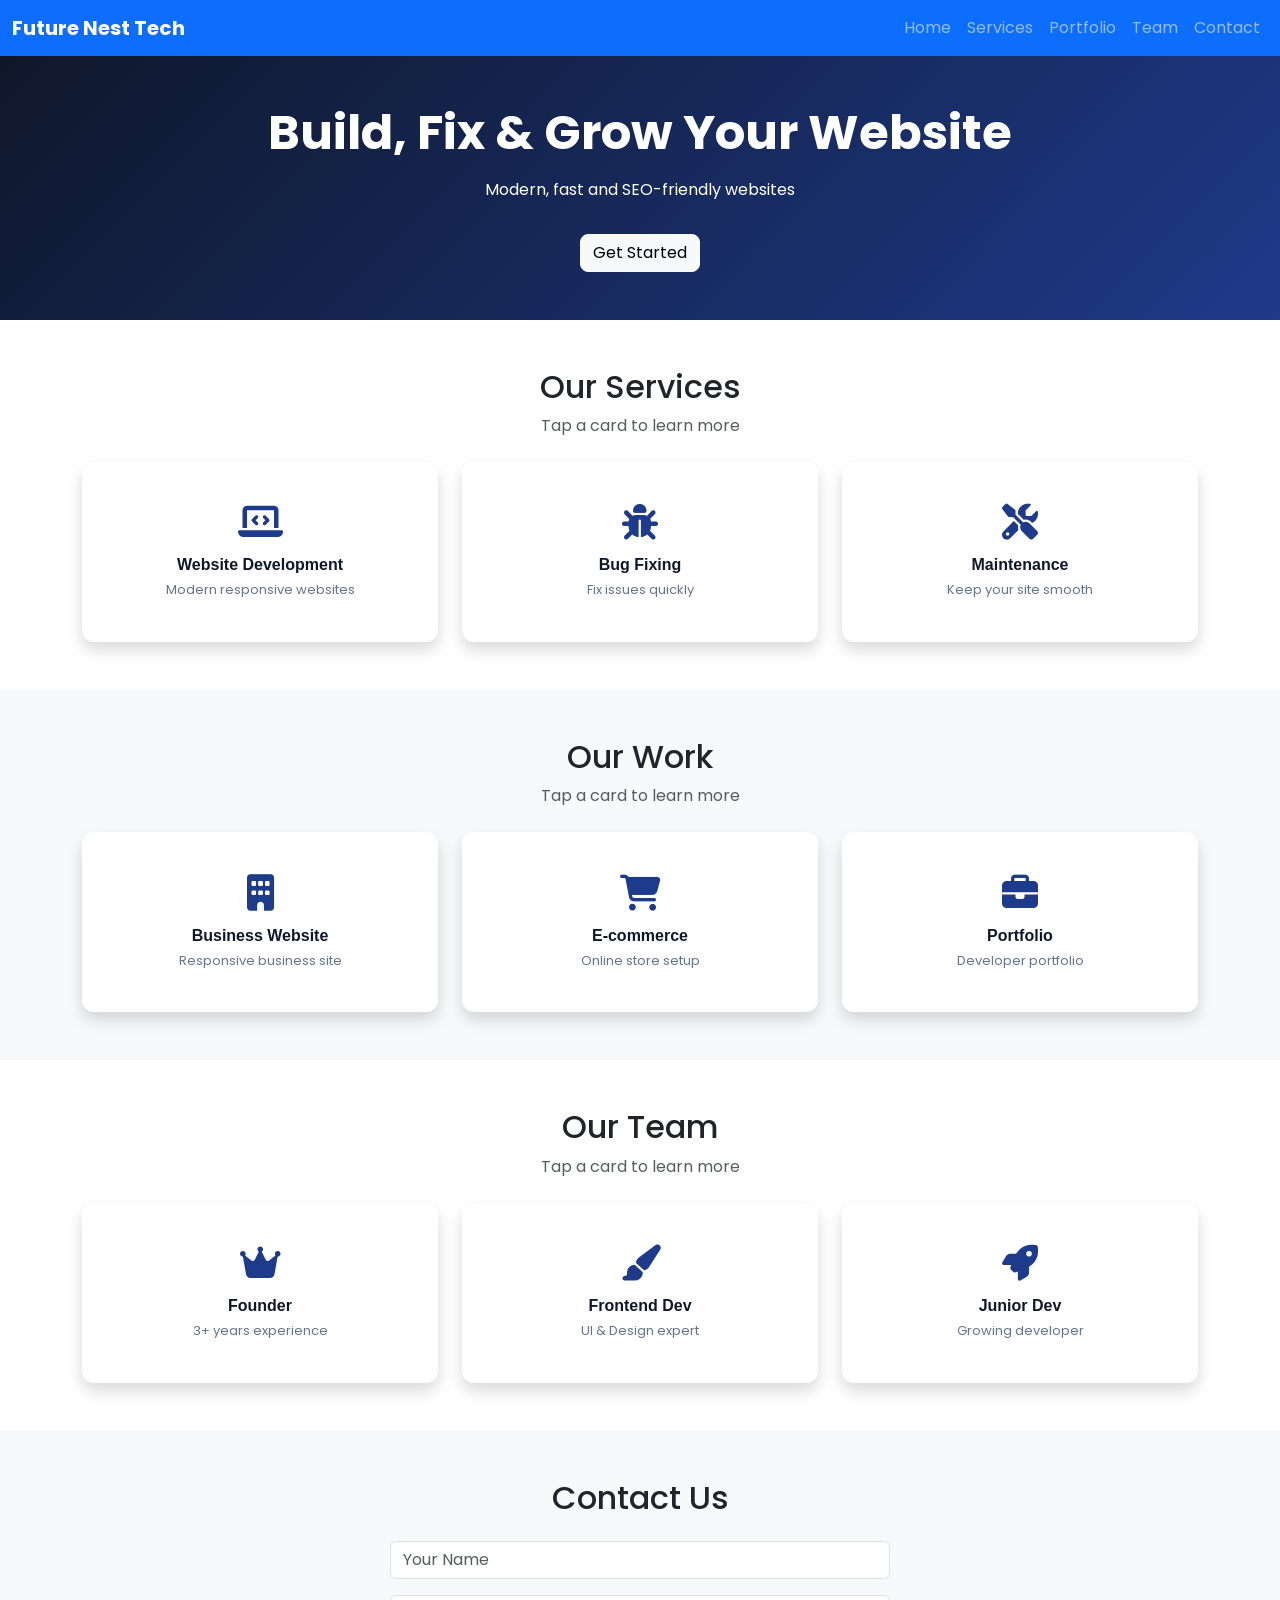
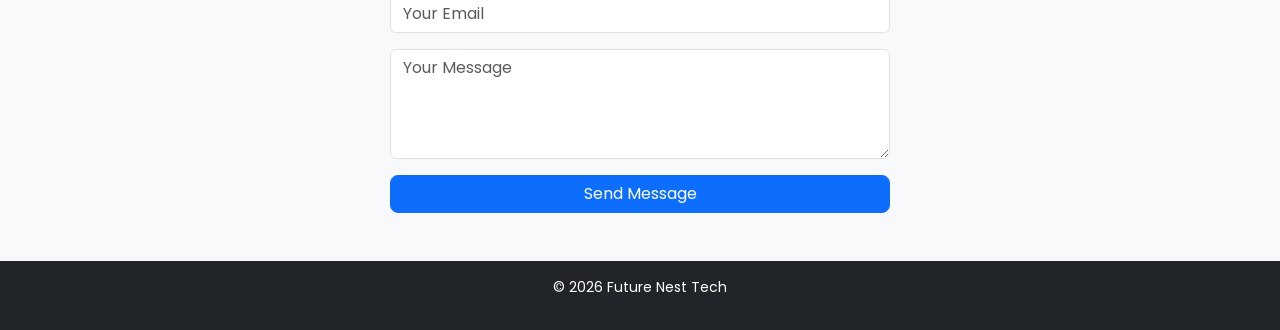
==== commit b6914899: "Update index.html" ====
--- a/index.html
+++ b/index.html
@@ -44,7 +44,7 @@
     <p class="text-muted mb-4">Tap a card to learn more</p>
     <div class="row g-4">
 
-      <div class="col-12 col-md-6 col-lg-4 d-flex">
+     <div class="col-12 col-md-6 col-lg-4">
         <div class="zcard shadow w-100" onclick="openCard('webdev', 'webdev.html')">
           <div class="zcard-icon"><i class="fas fa-laptop-code"></i></div>
           <h5 class="zcard-title">Website Development</h5>
@@ -52,7 +52,7 @@
         </div>
       </div>
 
-      <div class="col-12 col-md-6 col-lg-4 d-flex">
+      <div class="col-12 col-md-6 col-lg-4">
         <div class="zcard shadow w-100" onclick="openCard('bugfix', 'bugfix.html')">
           <div class="zcard-icon"><i class="fas fa-bug"></i></div>
           <h5 class="zcard-title">Bug Fixing</h5>
@@ -60,7 +60,7 @@
         </div>
       </div>
 
-      <div class="col-12 col-md-6 col-lg-4 d-flex">
+     <div class="col-12 col-md-6 col-lg-4">
         <div class="zcard shadow w-100" onclick="openCard('maintenance', 'maintenance.html')">
           <div class="zcard-icon"><i class="fas fa-tools"></i></div>
           <h5 class="zcard-title">Maintenance</h5>
@@ -79,7 +79,7 @@
     <p class="text-muted mb-4">Tap a card to learn more</p>
     <div class="row g-4">
 
-      <div class="col-12 col-md-6 col-lg-4 d-flex">
+     <div class="col-12 col-md-6 col-lg-4">
         <div class="zcard shadow w-100" onclick="openCard('business', 'business.html')">
           <div class="zcard-icon"><i class="fas fa-building"></i></div>
           <h5 class="zcard-title">Business Website</h5>
@@ -87,7 +87,7 @@
         </div>
       </div>
 
-      <div class="col-12 col-md-6 col-lg-4 d-flex">
+     <div class="col-12 col-md-6 col-lg-4">
         <div class="zcard shadow w-100" onclick="openCard('ecommerce', 'ecommerce.html')">
           <div class="zcard-icon"><i class="fas fa-shopping-cart"></i></div>
           <h5 class="zcard-title">E-commerce</h5>
@@ -95,7 +95,7 @@
         </div>
       </div>
 
-      <div class="col-12 col-md-6 col-lg-4 d-flex">
+     <div class="col-12 col-md-6 col-lg-4">
         <div class="zcard shadow w-100" onclick="openCard('portfolio', 'devportfolio.html')">
           <div class="zcard-icon"><i class="fas fa-briefcase"></i></div>
           <h5 class="zcard-title">Portfolio</h5>
@@ -114,7 +114,7 @@
     <p class="text-muted mb-4">Tap a card to learn more</p>
     <div class="row g-4">
 
-      <div class="col-12 col-md-6 col-lg-4 d-flex">
+      <div class="col-12 col-md-6 col-lg-4">
         <div class="zcard shadow w-100" onclick="openCard('founder', 'founder.html')">
           <div class="zcard-icon"><i class="fas fa-crown"></i></div>
           <h5 class="zcard-title">Founder</h5>
@@ -122,7 +122,7 @@
         </div>
       </div>
 
-      <div class="col-12 col-md-6 col-lg-4 d-flex">
+      <div class="col-12 col-md-6 col-lg-4">
         <div class="zcard shadow w-100" onclick="openCard('frontend', 'frontend.html')">
           <div class="zcard-icon"><i class="fas fa-paint-brush"></i></div>
           <h5 class="zcard-title">Frontend Dev</h5>
@@ -130,7 +130,7 @@
         </div>
       </div>
 
-      <div class="col-12 col-md-6 col-lg-4 d-flex">
+     <div class="col-12 col-md-6 col-lg-4">
         <div class="zcard shadow w-100" onclick="openCard('junior', 'junior.html')">
           <div class="zcard-icon"><i class="fas fa-rocket"></i></div>
           <h5 class="zcard-title">Junior Dev</h5>
--- a/style.css
+++ b/style.css
@@ -1,207 +1,126 @@
 /* ===== GLOBAL ===== */
-body {
-  font-family: 'Poppins', sans-serif;
-  overflow-x: hidden;
-}
+body { font-family: 'Poppins', sans-serif; overflow-x: hidden; }
 
 /* ===== HERO ===== */
-.hero {
-  min-height: 100vh;
-  background: linear-gradient(135deg, #0f172a, #1e3a8a);
-  color: white;
-  display: flex;
-  align-items: center;
-  justify-content: center;
-  text-align: center;
-}
+.hero { background: linear-gradient(135deg, #0f172a, #1e3a8a); color: white; }
 
 /* ===== PAGE HERO ===== */
 .page-hero {
-  background: linear-gradient(135deg, #0f172a, #1e3a8a);
-  color: white;
-  padding: 80px 0 60px;
-  text-align: center;
+    background: linear-gradient(135deg, #0f172a, #1e3a8a);
+    color: white;
+    padding: 70px 0 50px;
+    text-align: center;
 }
+.page-hero .icon-wrap {
+    font-size: 52px;
+    margin-bottom: 16px;
+    opacity: 0.9;
+}
+.page-hero h1 { font-size: 36px; font-weight: 700; margin-bottom: 12px; }
+.page-hero p  { font-size: 16px; opacity: 0.85; max-width: 560px; margin: 0 auto; }
 
-.page-hero h1 {
-  font-size: 36px;
-  font-weight: 700;
+/* ===== SECTION HEADINGS ===== */
+.section-title { font-size: 24px; font-weight: 700; color: #0f172a; margin-bottom: 10px; }
+.section-sub   { font-size: 15px; color: #64748b; margin-bottom: 32px; }
+
+/* ===== PROCESS STEPS ===== */
+.process-step {
+    display: flex;
+    gap: 20px;
+    align-items: flex-start;
+    margin-bottom: 28px;
 }
+.step-num {
+    width: 44px; height: 44px;
+    border-radius: 50%;
+    background: #1e3a8a;
+    color: white;
+    font-size: 16px;
+    font-weight: 700;
+    display: flex; align-items: center; justify-content: center;
+    flex-shrink: 0;
+}
+.step-body h6 { font-size: 15px; font-weight: 700; color: #0f172a; margin-bottom: 4px; }
+.step-body p  { font-size: 14px; color: #475569; margin: 0; line-height: 1.65; }
 
-.page-hero p {
-  opacity: 0.85;
-  max-width: 600px;
-  margin: auto;
+/* ===== BENEFIT CARDS ===== */
+.benefit-card {
+    background: #f8fafc;
+    border-radius: 12px;
+    padding: 24px 20px;
+    height: 100%;
+    border-left: 4px solid #1e3a8a;
 }
+.benefit-card i  { font-size: 28px; color: #1e3a8a; margin-bottom: 12px; }
+.benefit-card h6 { font-size: 15px; font-weight: 700; color: #0f172a; margin-bottom: 6px; }
+.benefit-card p  { font-size: 13px; color: #475569; margin: 0; line-height: 1.6; }
 
-/* ===== SECTION ===== */
-section {
-  padding: 70px 0;
+/* ===== STATS STRIP ===== */
+.stats-strip { background: #1e3a8a; color: white; padding: 40px 0; text-align: center; }
+.stat-num  { font-size: 36px; font-weight: 700; }
+.stat-label{ font-size: 13px; opacity: 0.8; margin-top: 4px; }
+
+/* ===== CTA STRIP ===== */
+.cta-strip { background: #f1f5f9; padding: 50px 0; text-align: center; }
+.cta-strip h3 { font-size: 24px; font-weight: 700; color: #0f172a; margin-bottom: 10px; }
+.cta-strip p  { color: #64748b; margin-bottom: 24px; }
+
+/* ===== CARDS ===== */
+.zcard {
+    border: none; border-radius: 12px; padding: 32px 20px; text-align: center;
+    cursor: pointer; background: #ffffff;
+    display: flex; flex-direction: column; align-items: center; justify-content: center;
+    min-height: 180px;
+    transition: transform 0.25s ease, box-shadow 0.25s ease;
 }
-
-/* ===== TITLES ===== */
-.section-title {
-  font-size: 24px;
-  font-weight: 700;
-  color: #0f172a;
+@media (hover: hover) {
+    .zcard:hover { transform: translateY(-6px); box-shadow: 0 12px 28px rgba(15,23,42,0.12) !important; }
 }
-
-.section-sub {
-  color: #64748b;
-}
-
-/* ===== PROCESS ===== */
-.process-step {
-  display: flex;
-  gap: 15px;
-  margin-bottom: 25px;
-}
-
-.step-num {
-  width: 40px;
-  height: 40px;
-  background: #1e3a8a;
-  color: white;
-  border-radius: 50%;
-  display: flex;
-  align-items: center;
-  justify-content: center;
-}
-
-.step-body h6 {
-  margin-bottom: 4px;
-}
-
-/* ===== BENEFIT CARD ===== */
-.benefit-card {
-  background: #f8fafc;
-  border-radius: 12px;
-  padding: 20px;
-  border-left: 4px solid #1e3a8a;
-}
-
-/* ===== STATS ===== */
-.stats-strip {
-  background: #1e3a8a;
-  color: white;
-  text-align: center;
-  padding: 40px 0;
-}
-
-.stat-num {
-  font-size: 32px;
-  font-weight: 700;
-}
-
-/* ===== CTA ===== */
-.cta-strip {
-  background: #f1f5f9;
-  text-align: center;
-  padding: 50px 0;
-}
-
-/* ===== 🔥 MAIN CARD (FIXED + TRANSITION) ===== */
-.zcard {
-  border-radius: 12px;
-  padding: 28px 20px;
-  background: #ffffff;
-  height: 100%;
-  width: 100%;
-  text-align: center;
-  position: relative;
-  overflow: hidden;
-
-  transition: transform 0.3s ease, box-shadow 0.3s ease;
-}
-
-/* 🔥 HOVER */
-.zcard:hover {
-  transform: translateY(-10px) scale(1.03);
-  box-shadow: 0 20px 45px rgba(0,0,0,0.15);
-}
-
-/* Glow effect */
-.zcard::after {
-  content: "";
-  position: absolute;
-  inset: 0;
-  border-radius: 12px;
-  background: linear-gradient(120deg, rgba(30,58,138,0.15), transparent);
-  opacity: 0;
-  transition: opacity 0.3s ease;
-}
-
-.zcard:hover::after {
-  opacity: 1;
-}
-
-/* ICON */
-.zcard-icon {
-  font-size: 36px;
-  color: #1e3a8a;
-  margin-bottom: 12px;
-}
-
-/* TEXT */
-.zcard-title {
-  font-size: 16px;
-  font-weight: 600;
-  color: #0f172a;
-}
-
-.zcard-sub {
-  font-size: 13px;
-  color: #64748b;
-}
-
-/* ===== FIX GRID (IMPORTANT) ===== */
-.row {
-  margin-left: 0;
-  margin-right: 0;
-}
-
-/* ===== BACK LINK ===== */
-.back-link {
-  color: #1e3a8a;
-  text-decoration: none;
-}
-
-.back-link:hover {
-  text-decoration: underline;
-}
+.zcard-icon  { font-size: 36px; color: #1e3a8a; margin-bottom: 14px; line-height: 1; }
+.zcard-title { font-size: 16px; font-weight: 600; color: #0f172a; margin-bottom: 6px; }
+.zcard-sub   { font-size: 13px; color: #64748b; margin: 0; }
 
 /* ===== POPUP ===== */
 .popup-overlay {
-  display: none;
+    display: none; position: fixed; inset: 0;
+    background: rgba(15,23,42,0.6); z-index: 9999;
+    align-items: center; justify-content: center; padding: 20px;
 }
+.popup-overlay.show { display: flex; }
+.popup-box {
+    background: #fff; border-radius: 16px; padding: 40px 32px;
+    max-width: 480px; width: 100%; text-align: center;
+    transform: scale(0.3) translateY(60px); opacity: 0;
+    transition: transform 0.4s cubic-bezier(.17,.67,.2,1.25), opacity 0.35s ease;
+    box-shadow: 0 32px 80px rgba(15,23,42,0.3);
+}
+.popup-box.show { transform: scale(1) translateY(0); opacity: 1; }
+.popup-icon-wrap { font-size: 52px; color: #1e3a8a; margin-bottom: 16px; }
+.popup-title { font-size: 22px; font-weight: 600; color: #0f172a; margin-bottom: 14px; }
+.popup-desc  { font-size: 14px; color: #475569; line-height: 1.75; margin-bottom: 24px; }
+
+/* ===== MISC ===== */
+.btn { border-radius: 8px; }
+section { padding-top: 60px; padding-bottom: 60px; }
+footer { font-size: 14px; }
+
+.back-link { font-size: 14px; color: #1e3a8a; text-decoration: none; display: inline-flex; align-items: center; gap: 6px; }
+.back-link:hover { text-decoration: underline; color: #1e3a8a; }
 
 /* ===== THANK YOU ===== */
-.thankyou {
-  min-height: 100vh;
-  background: linear-gradient(135deg,#1e293b,#2563eb);
-  display: flex;
-  align-items: center;
-  justify-content: center;
-}
-
-.thankyou-box {
-  background: white;
-  padding: 40px;
-  border-radius: 12px;
-  text-align: center;
-}
+.thankyou { min-height: 100vh; background: linear-gradient(135deg,#1e293b,#2563eb); display: flex; justify-content: center; align-items: center; }
+.thankyou-box { background: white; padding: 40px; border-radius: 12px; text-align: center; max-width: 400px; width: 90%; }
+.thankyou-box h1 { margin-bottom: 10px; }
+.thankyou-box p  { color: #555; margin-bottom: 20px; }
 
 /* ===== MOBILE ===== */
-@media (max-width: 768px) {
-  .hero h1 {
-    font-size: 26px;
-  }
-
-  .page-hero h1 {
-    font-size: 26px;
-  }
-
-  .zcard {
-    padding: 20px;
-  }
+@media (max-width: 576px) {
+    h1 { font-size: 26px; }
+    h2 { font-size: 22px; }
+    p  { font-size: 14px; }
+    .page-hero h1 { font-size: 26px; }
+    .zcard { min-height: 160px; }
+    .popup-box { padding: 28px 20px; }
+    .popup-title { font-size: 18px; }
+    .popup-icon-wrap { font-size: 40px; }
 }
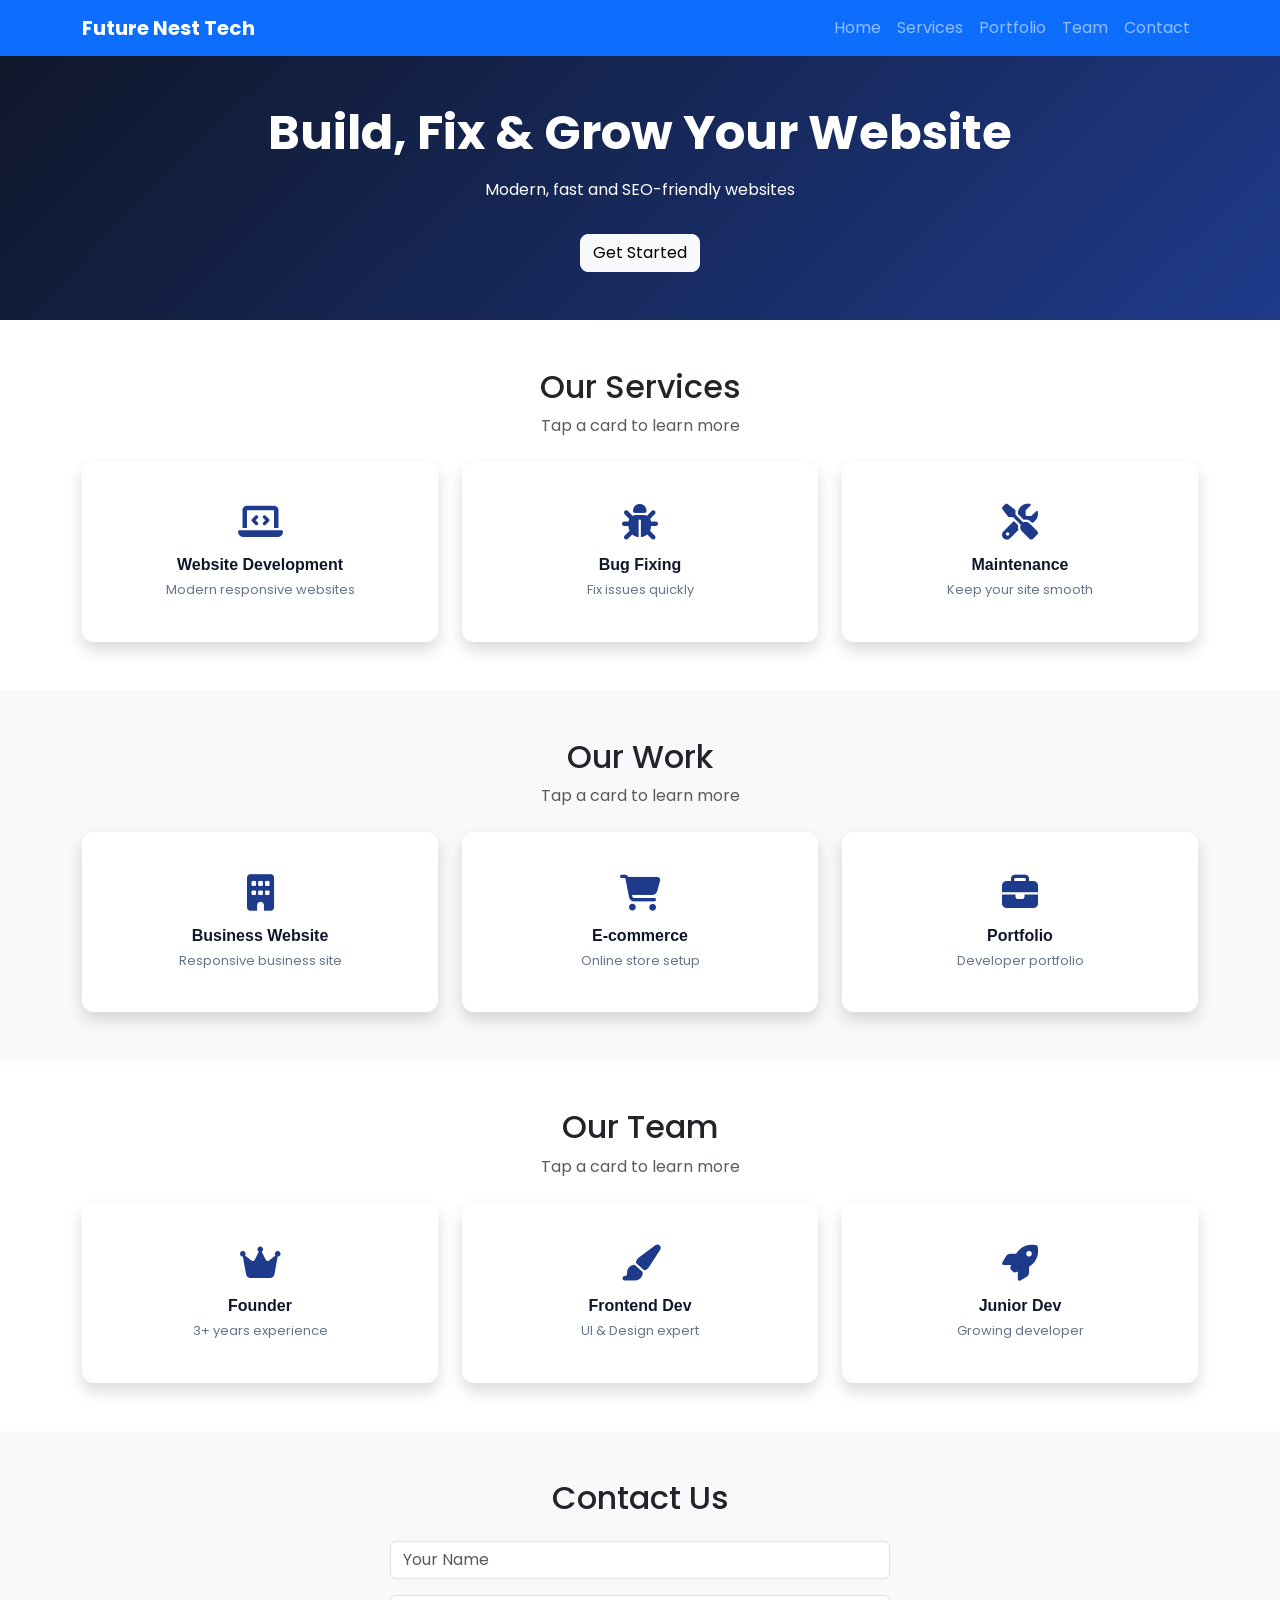
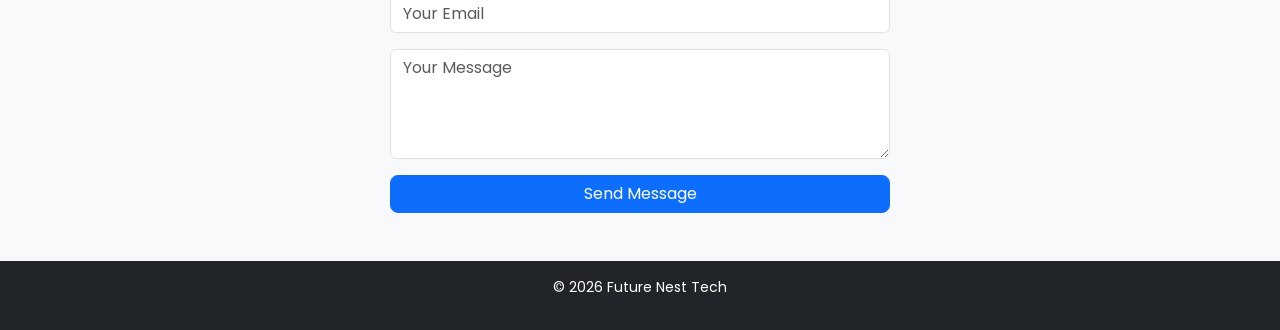
==== commit 79757106: "Add files via upload" ====
--- a/index.html
+++ b/index.html
@@ -12,7 +12,7 @@
 <body>
 
 <nav class="navbar navbar-expand-lg navbar-dark bg-primary sticky-top">
-  <div class="container-fluid">
+  <div class="container">
     <a class="navbar-brand fw-bold" href="index.html">Future Nest Tech</a>
     <button class="navbar-toggler" type="button" data-bs-toggle="collapse" data-bs-target="#nav">
       <span class="navbar-toggler-icon"></span>
@@ -43,31 +43,27 @@
     <h2 class="mb-2">Our Services</h2>
     <p class="text-muted mb-4">Tap a card to learn more</p>
     <div class="row g-4">
-
-     <div class="col-12 col-md-6 col-lg-4">
-        <div class="zcard shadow w-100" onclick="openCard('webdev', 'webdev.html')">
+      <div class="col-12 col-md-6 col-lg-4 d-flex">
+        <div class="zcard shadow w-100" onclick="openCard('webdev','webdev.html')">
           <div class="zcard-icon"><i class="fas fa-laptop-code"></i></div>
           <h5 class="zcard-title">Website Development</h5>
           <p class="zcard-sub">Modern responsive websites</p>
         </div>
       </div>
-
-      <div class="col-12 col-md-6 col-lg-4">
-        <div class="zcard shadow w-100" onclick="openCard('bugfix', 'bugfix.html')">
+      <div class="col-12 col-md-6 col-lg-4 d-flex">
+        <div class="zcard shadow w-100" onclick="openCard('bugfix','bugfix.html')">
           <div class="zcard-icon"><i class="fas fa-bug"></i></div>
           <h5 class="zcard-title">Bug Fixing</h5>
           <p class="zcard-sub">Fix issues quickly</p>
         </div>
       </div>
-
-     <div class="col-12 col-md-6 col-lg-4">
-        <div class="zcard shadow w-100" onclick="openCard('maintenance', 'maintenance.html')">
+      <div class="col-12 col-md-6 col-lg-4 d-flex">
+        <div class="zcard shadow w-100" onclick="openCard('maintenance','maintenance.html')">
           <div class="zcard-icon"><i class="fas fa-tools"></i></div>
           <h5 class="zcard-title">Maintenance</h5>
           <p class="zcard-sub">Keep your site smooth</p>
         </div>
       </div>
-
     </div>
   </div>
 </section>
@@ -78,31 +74,27 @@
     <h2 class="mb-2">Our Work</h2>
     <p class="text-muted mb-4">Tap a card to learn more</p>
     <div class="row g-4">
-
-     <div class="col-12 col-md-6 col-lg-4">
-        <div class="zcard shadow w-100" onclick="openCard('business', 'business.html')">
+      <div class="col-12 col-md-6 col-lg-4 d-flex">
+        <div class="zcard shadow w-100" onclick="openCard('business','business.html')">
           <div class="zcard-icon"><i class="fas fa-building"></i></div>
           <h5 class="zcard-title">Business Website</h5>
           <p class="zcard-sub">Responsive business site</p>
         </div>
       </div>
-
-     <div class="col-12 col-md-6 col-lg-4">
-        <div class="zcard shadow w-100" onclick="openCard('ecommerce', 'ecommerce.html')">
+      <div class="col-12 col-md-6 col-lg-4 d-flex">
+        <div class="zcard shadow w-100" onclick="openCard('ecommerce','ecommerce.html')">
           <div class="zcard-icon"><i class="fas fa-shopping-cart"></i></div>
           <h5 class="zcard-title">E-commerce</h5>
           <p class="zcard-sub">Online store setup</p>
         </div>
       </div>
-
-     <div class="col-12 col-md-6 col-lg-4">
-        <div class="zcard shadow w-100" onclick="openCard('portfolio', 'devportfolio.html')">
+      <div class="col-12 col-md-6 col-lg-4 d-flex">
+        <div class="zcard shadow w-100" onclick="openCard('devportfolio','devportfolio.html')">
           <div class="zcard-icon"><i class="fas fa-briefcase"></i></div>
           <h5 class="zcard-title">Portfolio</h5>
           <p class="zcard-sub">Developer portfolio</p>
         </div>
       </div>
-
     </div>
   </div>
 </section>
@@ -113,31 +105,27 @@
     <h2 class="mb-2">Our Team</h2>
     <p class="text-muted mb-4">Tap a card to learn more</p>
     <div class="row g-4">
-
-      <div class="col-12 col-md-6 col-lg-4">
-        <div class="zcard shadow w-100" onclick="openCard('founder', 'founder.html')">
+      <div class="col-12 col-md-6 col-lg-4 d-flex">
+        <div class="zcard shadow w-100" onclick="openCard('founder','founder.html')">
           <div class="zcard-icon"><i class="fas fa-crown"></i></div>
           <h5 class="zcard-title">Founder</h5>
           <p class="zcard-sub">3+ years experience</p>
         </div>
       </div>
-
-      <div class="col-12 col-md-6 col-lg-4">
-        <div class="zcard shadow w-100" onclick="openCard('frontend', 'frontend.html')">
+      <div class="col-12 col-md-6 col-lg-4 d-flex">
+        <div class="zcard shadow w-100" onclick="openCard('frontend','frontend.html')">
           <div class="zcard-icon"><i class="fas fa-paint-brush"></i></div>
           <h5 class="zcard-title">Frontend Dev</h5>
           <p class="zcard-sub">UI & Design expert</p>
         </div>
       </div>
-
-     <div class="col-12 col-md-6 col-lg-4">
-        <div class="zcard shadow w-100" onclick="openCard('junior', 'junior.html')">
+      <div class="col-12 col-md-6 col-lg-4 d-flex">
+        <div class="zcard shadow w-100" onclick="openCard('junior','junior.html')">
           <div class="zcard-icon"><i class="fas fa-rocket"></i></div>
           <h5 class="zcard-title">Junior Dev</h5>
           <p class="zcard-sub">Growing developer</p>
         </div>
       </div>
-
     </div>
   </div>
 </section>
@@ -160,7 +148,7 @@
   <p>© 2026 Future Nest Tech</p>
 </footer>
 
-<!-- POPUP OVERLAY -->
+<!-- POPUP -->
 <div class="popup-overlay" id="popup-overlay" onclick="closeCard()">
   <div class="popup-box" id="popup-box" onclick="event.stopPropagation()">
     <div class="popup-icon-wrap" id="popup-icon"></div>
@@ -172,53 +160,50 @@
 
 <script src="https://cdn.jsdelivr.net/npm/bootstrap@5.3.2/dist/js/bootstrap.bundle.min.js"></script>
 <script>
-  var cardData = {
-    webdev:      { icon: 'fas fa-laptop-code', title: 'Website Development', desc: 'We build fully customised, animated, and visually stunning websites from scratch — mobile-first, SEO-optimised, and crafted to reflect your brand identity.' },
-    bugfix:      { icon: 'fas fa-bug',          title: 'Bug Fixing',           desc: 'We dig deep into your code to find and fix issues fast — CSS glitches, JS errors, plugin conflicts — resolved cleanly without introducing new problems.' },
-    maintenance: { icon: 'fas fa-tools',        title: 'Maintenance',          desc: 'We handle updates, backups, and performance checks so your website stays secure, fast, and running smoothly — you focus on your business.' },
-    business:    { icon: 'fas fa-building',     title: 'Business Website',     desc: 'A clean, professional multi-page site for a local service business — fully mobile-friendly and built to attract and convert new clients.' },
-    ecommerce:   { icon: 'fas fa-shopping-cart',title: 'E-commerce Store',     desc: 'Full online store with product listings, cart, and payment integration — optimised for fast load times and a smooth checkout experience.' },
-    portfolio:   { icon: 'fas fa-briefcase',    title: 'Developer Portfolio',  desc: 'A sleek personal portfolio with animated hero, filterable project gallery, and contact form — designed to impress recruiters and clients.' },
-    founder:     { icon: 'fas fa-crown',        title: 'Founder',              desc: '3+ years of full-stack experience leading Future Nest Tech with clean code, attention to detail, and a results-driven mindset.' },
-    frontend:    { icon: 'fas fa-paint-brush',  title: 'Frontend Developer',   desc: 'Pixel-perfect UI design and seamless UX across all screen sizes — turning ideas into beautiful, intuitive interfaces.' },
-    junior:      { icon: 'fas fa-rocket',       title: 'Junior Developer',     desc: 'Fresh energy and fast-learning mindset — always up to date with the latest web trends, delivering solid and creative solutions.' }
-  };
-
-  var currentPage = '#';
-
-  function openCard(id, page) {
-    var c = cardData[id];
-    currentPage = page;
-    document.getElementById('popup-icon').innerHTML = '<i class="' + c.icon + '"></i>';
-    document.getElementById('popup-title').textContent = c.title;
-    document.getElementById('popup-desc').textContent = c.desc;
-    document.getElementById('popup-readmore').href = page;
-    var overlay = document.getElementById('popup-overlay');
-    var box = document.getElementById('popup-box');
-    overlay.classList.add('show');
-    setTimeout(function () { box.classList.add('show'); }, 10);
-  }
-
-  function closeCard() {
-    var box = document.getElementById('popup-box');
-    var overlay = document.getElementById('popup-overlay');
-    box.classList.remove('show');
-    setTimeout(function () { overlay.classList.remove('show'); }, 350);
-  }
-
-  document.addEventListener('keydown', function (e) { if (e.key === 'Escape') closeCard(); });
-
-  document.addEventListener("DOMContentLoaded", function () {
-    const form = document.getElementById("contact-form");
-    const errorBox = document.getElementById("form-error");
-    form.addEventListener("submit", function (e) {
-      e.preventDefault();
-      errorBox.classList.add("d-none");
-      fetch(form.action, { method: "POST", body: new FormData(form), headers: { 'Accept': 'application/json' } })
-        .then(function (r) { r.ok ? window.location.href = "thankyou.html" : errorBox.classList.remove("d-none"); })
-        .catch(function () { errorBox.classList.remove("d-none"); });
-    });
+var cardData = {
+  webdev:      { icon:'fas fa-laptop-code', title:'Website Development', desc:'We build fully customised, animated, and visually stunning websites from scratch — mobile-first, SEO-optimised, and crafted to reflect your brand identity.' },
+  bugfix:      { icon:'fas fa-bug',         title:'Bug Fixing',           desc:'We dig deep into your code to find and fix issues fast — CSS glitches, JS errors, plugin conflicts — resolved cleanly without introducing new problems.' },
+  maintenance: { icon:'fas fa-tools',       title:'Maintenance',          desc:'We handle updates, backups, and performance checks so your website stays secure, fast, and running smoothly while you focus on your business.' },
+  business:    { icon:'fas fa-building',    title:'Business Website',     desc:'A clean, professional multi-page site for a local service business — fully mobile-friendly and built to attract and convert new clients.' },
+  ecommerce:   { icon:'fas fa-shopping-cart',title:'E-commerce Store',    desc:'Full online store with product listings, cart, and payment integration — optimised for fast load times and a smooth checkout experience.' },
+  devportfolio:{ icon:'fas fa-briefcase',   title:'Developer Portfolio',  desc:'A sleek personal portfolio with animated hero, filterable project gallery, and contact form — designed to impress recruiters and clients.' },
+  founder:     { icon:'fas fa-crown',       title:'Founder',              desc:'3+ years of full-stack experience leading Future Nest Tech with clean code, attention to detail, and a results-driven mindset.' },
+  frontend:    { icon:'fas fa-paint-brush', title:'Frontend Developer',   desc:'Pixel-perfect UI design and seamless UX across all screen sizes — turning ideas into beautiful, intuitive interfaces.' },
+  junior:      { icon:'fas fa-rocket',      title:'Junior Developer',     desc:'Fresh energy and fast-learning mindset — always up to date with the latest web trends, delivering solid and creative solutions.' }
+};
+
+function openCard(id, page) {
+  var c = cardData[id];
+  document.getElementById('popup-icon').innerHTML = '<i class="' + c.icon + '"></i>';
+  document.getElementById('popup-title').textContent = c.title;
+  document.getElementById('popup-desc').textContent = c.desc;
+  document.getElementById('popup-readmore').href = page;
+  var overlay = document.getElementById('popup-overlay');
+  var box = document.getElementById('popup-box');
+  overlay.classList.add('show');
+  setTimeout(function(){ box.classList.add('show'); }, 10);
+}
+
+function closeCard() {
+  var box = document.getElementById('popup-box');
+  var overlay = document.getElementById('popup-overlay');
+  box.classList.remove('show');
+  setTimeout(function(){ overlay.classList.remove('show'); }, 350);
+}
+
+document.addEventListener('keydown', function(e){ if(e.key==='Escape') closeCard(); });
+
+document.addEventListener("DOMContentLoaded", function() {
+  var form = document.getElementById("contact-form");
+  var errorBox = document.getElementById("form-error");
+  form.addEventListener("submit", function(e) {
+    e.preventDefault();
+    errorBox.classList.add("d-none");
+    fetch(form.action, { method:"POST", body:new FormData(form), headers:{'Accept':'application/json'} })
+      .then(function(r){ r.ok ? window.location.href="thankyou.html" : errorBox.classList.remove("d-none"); })
+      .catch(function(){ errorBox.classList.remove("d-none"); });
   });
+});
 </script>
 </body>
 </html>
--- a/style.css
+++ b/style.css
@@ -1,119 +1,71 @@
-/* ===== GLOBAL ===== */
+/* GLOBAL */
 body { font-family: 'Poppins', sans-serif; overflow-x: hidden; }
 
-/* ===== HERO ===== */
+/* HERO - home */
 .hero { background: linear-gradient(135deg, #0f172a, #1e3a8a); color: white; }
 
-/* ===== PAGE HERO ===== */
-.page-hero {
-    background: linear-gradient(135deg, #0f172a, #1e3a8a);
-    color: white;
-    padding: 70px 0 50px;
-    text-align: center;
-}
-.page-hero .icon-wrap {
-    font-size: 52px;
-    margin-bottom: 16px;
-    opacity: 0.9;
-}
+/* PAGE HERO */
+.page-hero { background: linear-gradient(135deg, #0f172a, #1e3a8a); color: white; padding: 70px 0 50px; text-align: center; }
+.page-hero .icon-wrap { font-size: 52px; margin-bottom: 16px; opacity: 0.9; }
 .page-hero h1 { font-size: 36px; font-weight: 700; margin-bottom: 12px; }
 .page-hero p  { font-size: 16px; opacity: 0.85; max-width: 560px; margin: 0 auto; }
 
-/* ===== SECTION HEADINGS ===== */
+/* SECTION HEADINGS */
 .section-title { font-size: 24px; font-weight: 700; color: #0f172a; margin-bottom: 10px; }
 .section-sub   { font-size: 15px; color: #64748b; margin-bottom: 32px; }
 
-/* ===== PROCESS STEPS ===== */
-.process-step {
-    display: flex;
-    gap: 20px;
-    align-items: flex-start;
-    margin-bottom: 28px;
-}
-.step-num {
-    width: 44px; height: 44px;
-    border-radius: 50%;
-    background: #1e3a8a;
-    color: white;
-    font-size: 16px;
-    font-weight: 700;
-    display: flex; align-items: center; justify-content: center;
-    flex-shrink: 0;
-}
+/* PROCESS STEPS */
+.process-step { display: flex; gap: 20px; align-items: flex-start; margin-bottom: 28px; }
+.step-num { width: 44px; height: 44px; border-radius: 50%; background: #1e3a8a; color: white; font-size: 16px; font-weight: 700; display: flex; align-items: center; justify-content: center; flex-shrink: 0; }
 .step-body h6 { font-size: 15px; font-weight: 700; color: #0f172a; margin-bottom: 4px; }
 .step-body p  { font-size: 14px; color: #475569; margin: 0; line-height: 1.65; }
 
-/* ===== BENEFIT CARDS ===== */
-.benefit-card {
-    background: #f8fafc;
-    border-radius: 12px;
-    padding: 24px 20px;
-    height: 100%;
-    border-left: 4px solid #1e3a8a;
-}
-.benefit-card i  { font-size: 28px; color: #1e3a8a; margin-bottom: 12px; }
+/* BENEFIT CARDS */
+.benefit-card { background: #f8fafc; border-radius: 12px; padding: 24px 20px; border-left: 4px solid #1e3a8a; box-sizing: border-box; width: 100%; }
+.benefit-card i  { font-size: 28px; color: #1e3a8a; margin-bottom: 12px; display: block; }
 .benefit-card h6 { font-size: 15px; font-weight: 700; color: #0f172a; margin-bottom: 6px; }
 .benefit-card p  { font-size: 13px; color: #475569; margin: 0; line-height: 1.6; }
 
-/* ===== STATS STRIP ===== */
+/* STATS STRIP */
 .stats-strip { background: #1e3a8a; color: white; padding: 40px 0; text-align: center; }
-.stat-num  { font-size: 36px; font-weight: 700; }
-.stat-label{ font-size: 13px; opacity: 0.8; margin-top: 4px; }
+.stat-num   { font-size: 36px; font-weight: 700; }
+.stat-label { font-size: 13px; opacity: 0.8; margin-top: 4px; }
 
-/* ===== CTA STRIP ===== */
+/* CTA STRIP */
 .cta-strip { background: #f1f5f9; padding: 50px 0; text-align: center; }
 .cta-strip h3 { font-size: 24px; font-weight: 700; color: #0f172a; margin-bottom: 10px; }
 .cta-strip p  { color: #64748b; margin-bottom: 24px; }
 
-/* ===== CARDS ===== */
-.zcard {
-    border: none; border-radius: 12px; padding: 32px 20px; text-align: center;
-    cursor: pointer; background: #ffffff;
-    display: flex; flex-direction: column; align-items: center; justify-content: center;
-    min-height: 180px;
-    transition: transform 0.25s ease, box-shadow 0.25s ease;
-}
-@media (hover: hover) {
-    .zcard:hover { transform: translateY(-6px); box-shadow: 0 12px 28px rgba(15,23,42,0.12) !important; }
-}
+/* HOME CARDS */
+.zcard { border: none; border-radius: 12px; padding: 32px 20px; text-align: center; cursor: pointer; background: #ffffff; display: flex; flex-direction: column; align-items: center; justify-content: center; min-height: 180px; transition: transform 0.25s ease, box-shadow 0.25s ease; }
+@media (hover: hover) { .zcard:hover { transform: translateY(-6px); box-shadow: 0 12px 28px rgba(15,23,42,0.12) !important; } }
 .zcard-icon  { font-size: 36px; color: #1e3a8a; margin-bottom: 14px; line-height: 1; }
 .zcard-title { font-size: 16px; font-weight: 600; color: #0f172a; margin-bottom: 6px; }
 .zcard-sub   { font-size: 13px; color: #64748b; margin: 0; }
 
-/* ===== POPUP ===== */
-.popup-overlay {
-    display: none; position: fixed; inset: 0;
-    background: rgba(15,23,42,0.6); z-index: 9999;
-    align-items: center; justify-content: center; padding: 20px;
-}
+/* POPUP */
+.popup-overlay { display: none; position: fixed; inset: 0; background: rgba(15,23,42,0.6); z-index: 9999; align-items: center; justify-content: center; padding: 20px; }
 .popup-overlay.show { display: flex; }
-.popup-box {
-    background: #fff; border-radius: 16px; padding: 40px 32px;
-    max-width: 480px; width: 100%; text-align: center;
-    transform: scale(0.3) translateY(60px); opacity: 0;
-    transition: transform 0.4s cubic-bezier(.17,.67,.2,1.25), opacity 0.35s ease;
-    box-shadow: 0 32px 80px rgba(15,23,42,0.3);
-}
+.popup-box { background: #fff; border-radius: 16px; padding: 40px 32px; max-width: 480px; width: 100%; text-align: center; transform: scale(0.3) translateY(60px); opacity: 0; transition: transform 0.4s cubic-bezier(.17,.67,.2,1.25), opacity 0.35s ease; box-shadow: 0 32px 80px rgba(15,23,42,0.3); }
 .popup-box.show { transform: scale(1) translateY(0); opacity: 1; }
 .popup-icon-wrap { font-size: 52px; color: #1e3a8a; margin-bottom: 16px; }
 .popup-title { font-size: 22px; font-weight: 600; color: #0f172a; margin-bottom: 14px; }
 .popup-desc  { font-size: 14px; color: #475569; line-height: 1.75; margin-bottom: 24px; }
 
-/* ===== MISC ===== */
+/* MISC */
 .btn { border-radius: 8px; }
 section { padding-top: 60px; padding-bottom: 60px; }
 footer { font-size: 14px; }
-
 .back-link { font-size: 14px; color: #1e3a8a; text-decoration: none; display: inline-flex; align-items: center; gap: 6px; }
 .back-link:hover { text-decoration: underline; color: #1e3a8a; }
 
-/* ===== THANK YOU ===== */
+/* THANK YOU */
 .thankyou { min-height: 100vh; background: linear-gradient(135deg,#1e293b,#2563eb); display: flex; justify-content: center; align-items: center; }
 .thankyou-box { background: white; padding: 40px; border-radius: 12px; text-align: center; max-width: 400px; width: 90%; }
 .thankyou-box h1 { margin-bottom: 10px; }
 .thankyou-box p  { color: #555; margin-bottom: 20px; }
 
-/* ===== MOBILE ===== */
+/* MOBILE */
 @media (max-width: 576px) {
     h1 { font-size: 26px; }
     h2 { font-size: 22px; }
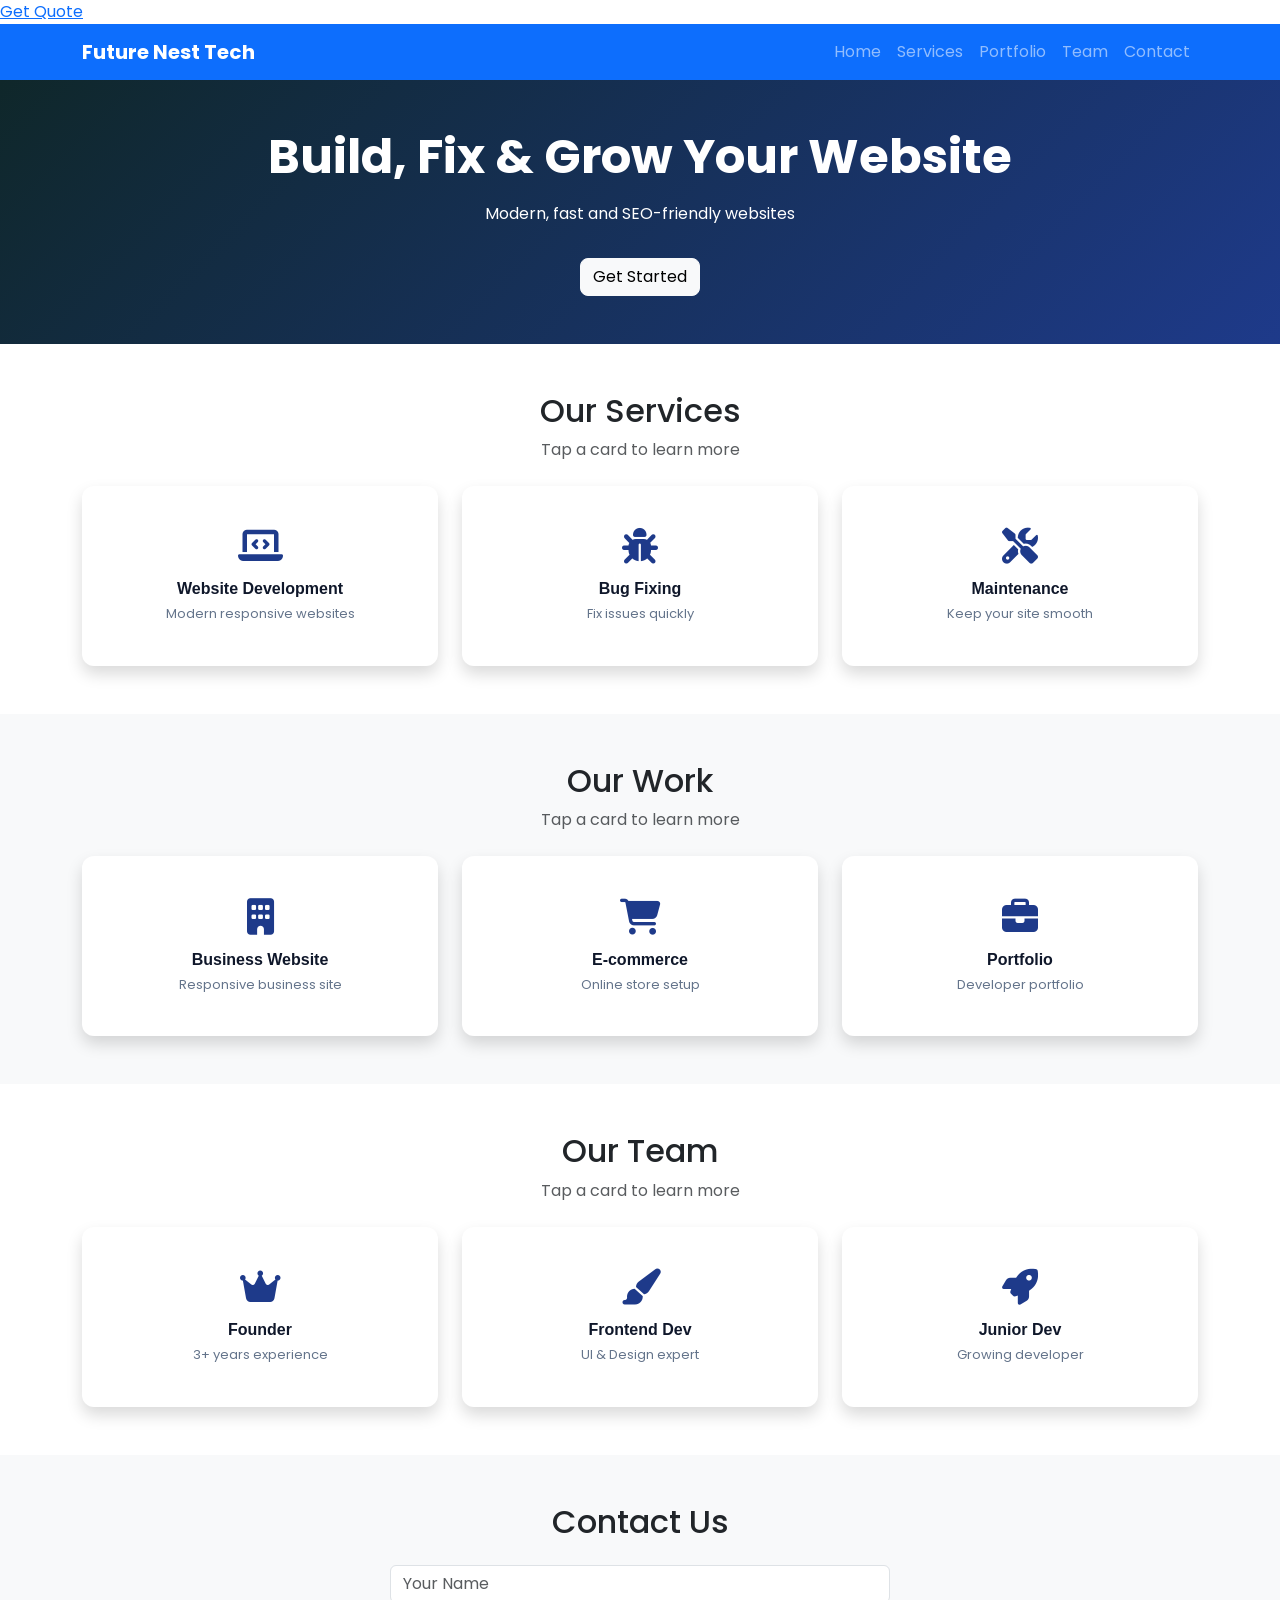
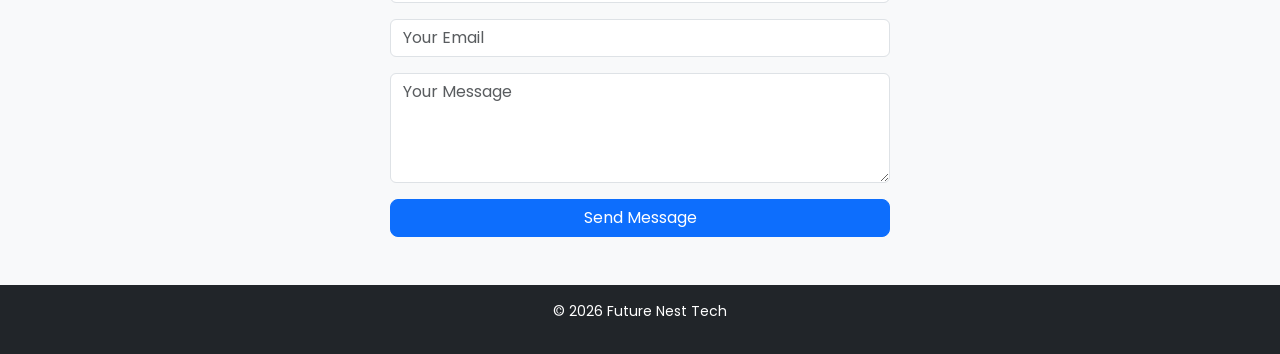
==== commit 1a393375: "Update index.html" ====
--- a/index.html
+++ b/index.html
@@ -8,6 +8,7 @@
 <link href="https://fonts.googleapis.com/css2?family=Poppins:wght@300;400;600&display=swap" rel="stylesheet">
 <link rel="stylesheet" href="https://cdnjs.cloudflare.com/ajax/libs/font-awesome/6.5.0/css/all.min.css">
 <link rel="stylesheet" href="style.css">
+  <a href="#contact" class="floating-btn">Get Quote</a>
 </head>
 <body>
 
--- a/style.css
+++ b/style.css
@@ -2,10 +2,10 @@
 body { font-family: 'Poppins', sans-serif; overflow-x: hidden; }
 
 /* HERO - home */
-.hero { background: linear-gradient(135deg, #0f172a, #1e3a8a); color: white; }
+.hero { background: linear-gradient(135deg, #0f272a, #1e3a8a); color: white; }
 
 /* PAGE HERO */
-.page-hero { background: linear-gradient(135deg, #0f172a, #1e3a8a); color: white; padding: 70px 0 50px; text-align: center; }
+.page-hero { background: linear-gradient(135deg, #0f1272a, #1e3a8a); color: white; padding: 70px 0 50px; text-align: center; }
 .page-hero .icon-wrap { font-size: 52px; margin-bottom: 16px; opacity: 0.9; }
 .page-hero h1 { font-size: 36px; font-weight: 700; margin-bottom: 12px; }
 .page-hero p  { font-size: 16px; opacity: 0.85; max-width: 560px; margin: 0 auto; }
